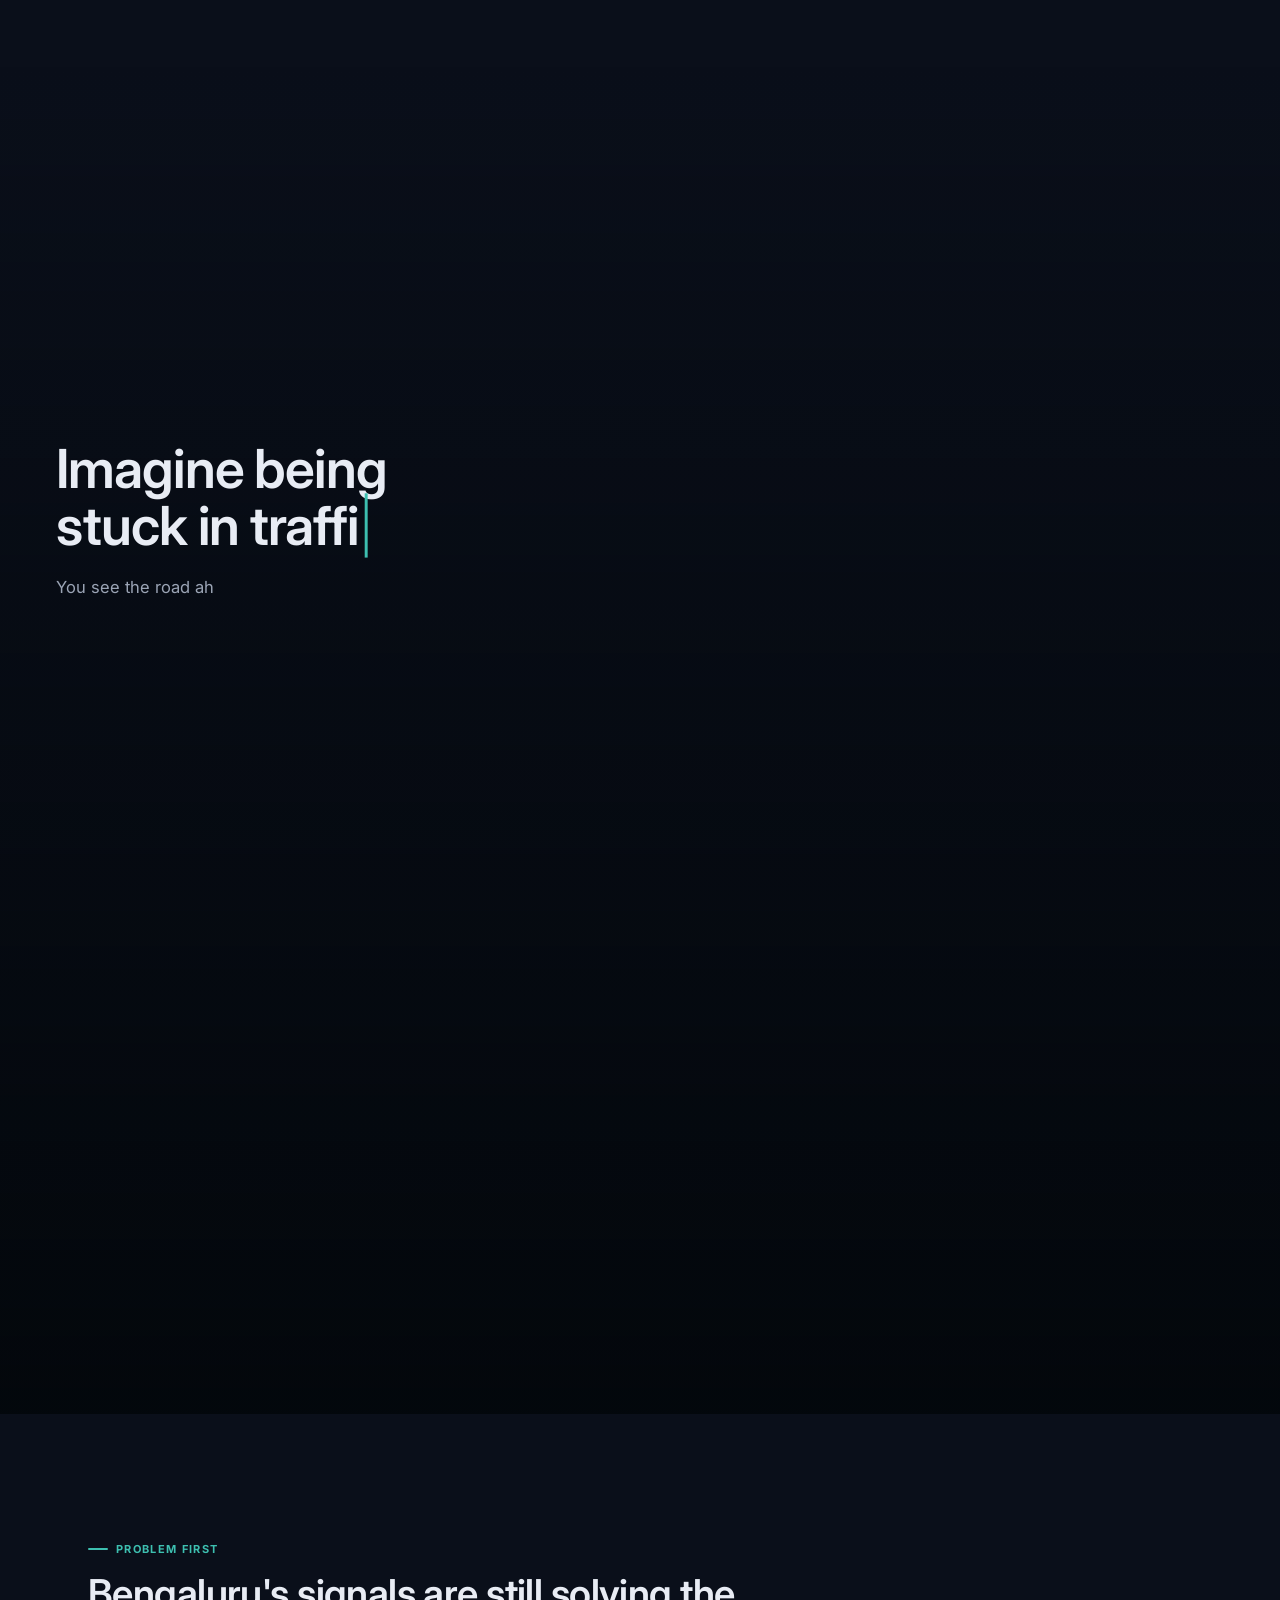
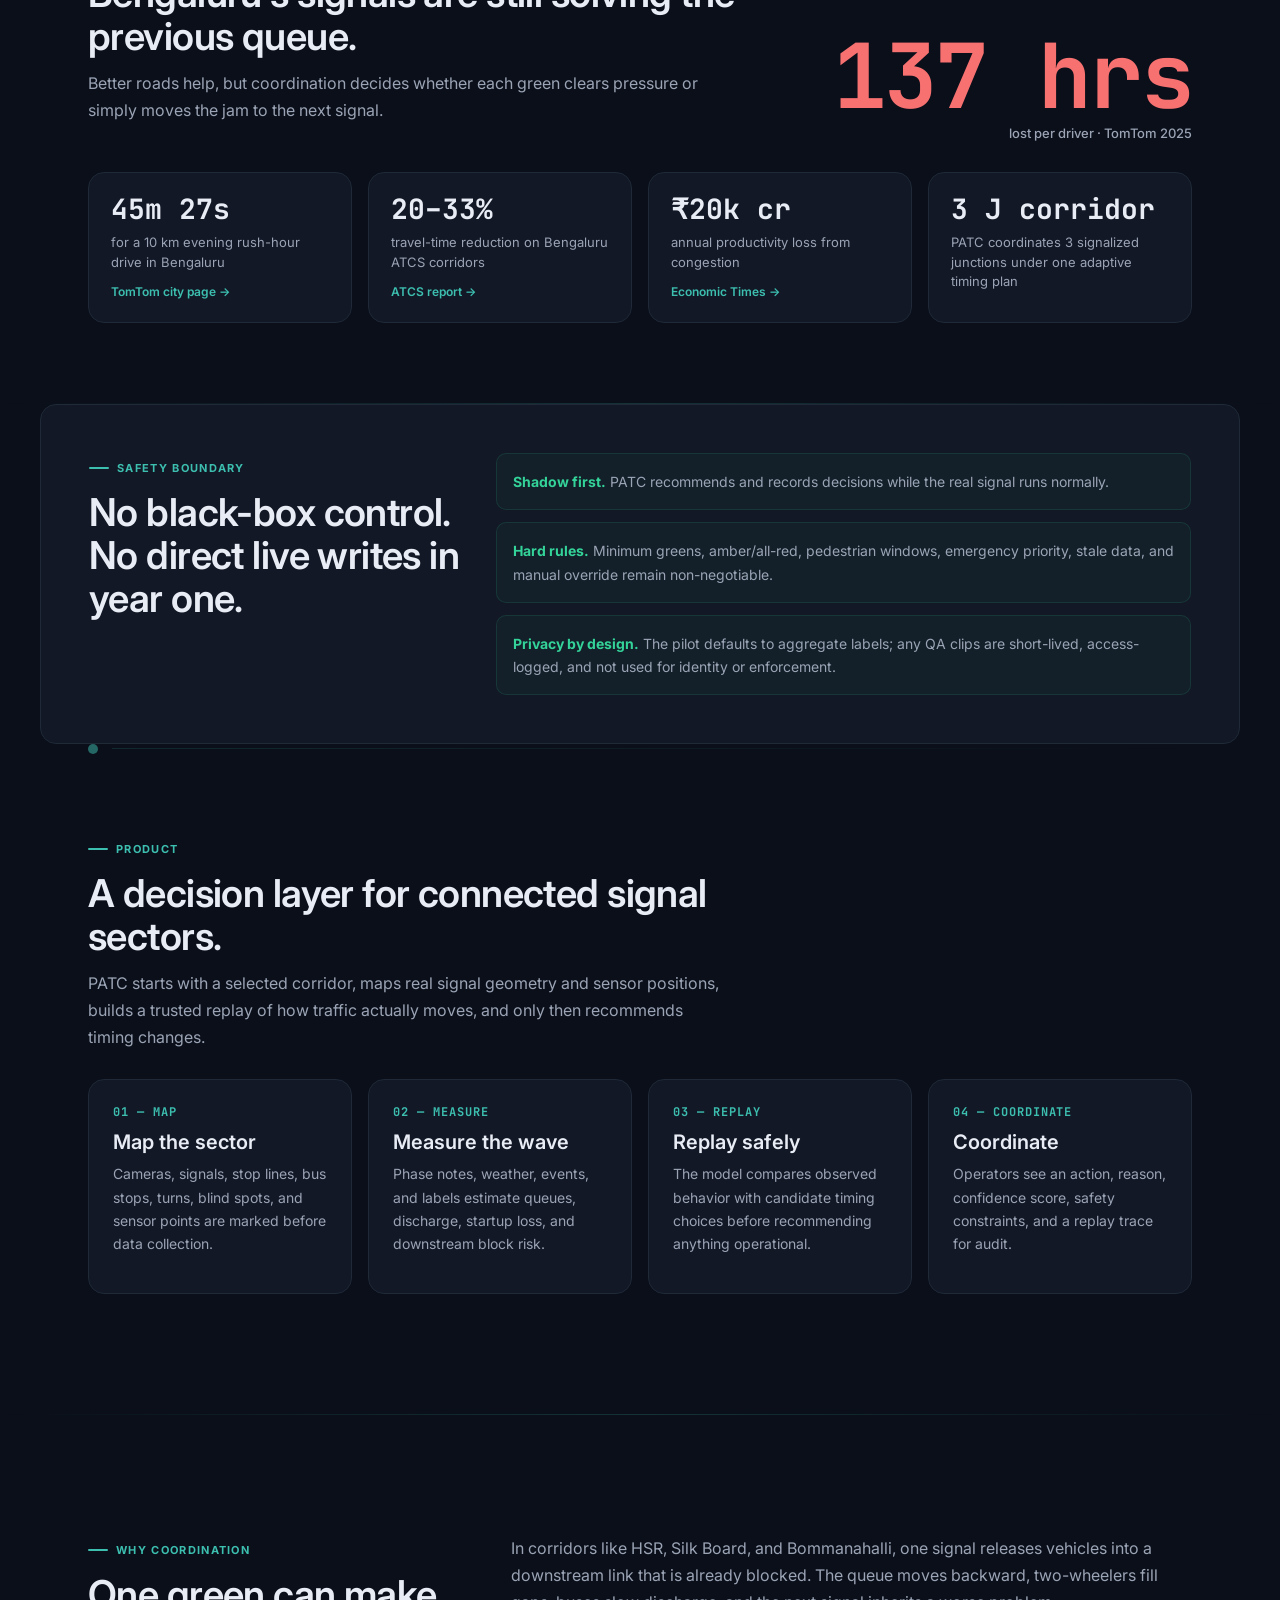
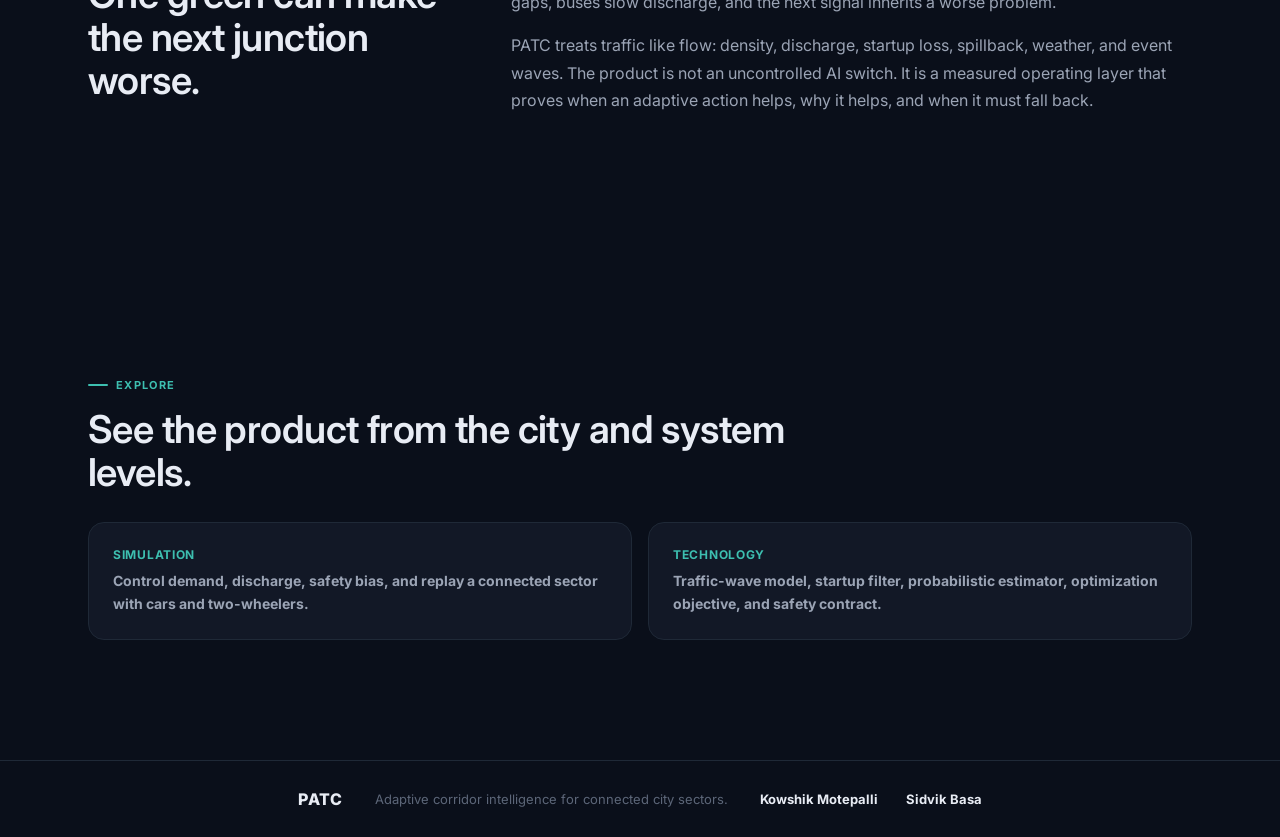
==== index.html @ a43204a8 "overhaul: 3-junction layout, reverse story, zigzag hero, fix signals Simulation: - Remove J3: now 3 " ====
<!doctype html>
<html lang="en">
  <head>
    <meta charset="utf-8" />
    <meta name="viewport" content="width=device-width, initial-scale=1" />
    <title>PATC | Probabilistic Adaptive Traffic Control</title>
    <meta
      name="description"
      content="PATC is a replay-first adaptive signal intelligence system building predictive traffic control for congested city corridors in Bengaluru."
    />
    <link rel="icon" href="assets/logo.svg" type="image/svg+xml" />
    <link rel="stylesheet" href="assets/site.css" />
    <link rel="stylesheet" href="assets/home.css" />
    <style>
      body { opacity: 1; transition: opacity 0.25s ease; }
      body.page-enter { opacity: 0; }
      body.page-exit  { opacity: 0; transition: opacity 0.2s ease; }
      @media (max-width: 1024px) {
        .story-sticky {
          align-content: center;
          gap: 28px;
          grid-template-columns: 1fr;
          height: auto;
          min-height: 100vh;
          padding: 84px 20px 44px;
        }
        .story-visual {
          min-height: 300px;
          width: 100%;
        }
        .story-copy h1 {
          font-size: clamp(34px, 9vw, 58px);
          line-height: 1.02;
        }
      }
      @media (max-width: 640px) {
        .story-hero { min-height: 230vh; }
        .story-copy p[data-home-story-copy] { font-size: 15px; }
        .story-visual { min-height: 250px; }
        .story-legend {
          border-radius: 16px;
          bottom: 10px;
          gap: 8px;
          left: 10px;
          right: 10px;
        }
      }
    </style>
  </head>
  <body>
    <div class="scroll-progress" aria-hidden="true"></div>

    <header class="site-header">
      <a class="brand" href="./" aria-label="PATC home">
        <img src="assets/logo.svg" alt="" />
        <span>
          <strong>PATC</strong>
          <small>Adaptive Corridor Intelligence</small>
        </span>
      </a>
      <nav aria-label="Primary navigation">
        <a href="simulation/">Simulation</a>
        <a href="technology/">Technology</a>
        <a href="#contact">Contact</a>
      </nav>
    </header>

    <main>
      <section class="story-hero" id="opener" aria-label="PATC opening traffic story">
        <div class="story-sticky">
          <div class="story-copy">
            <p class="story-kicker">PATC</p>
            <h1 data-home-story-title aria-live="polite"></h1>
            <p data-home-story-copy></p>
            <div class="story-status" aria-hidden="true">
              <span class="story-pill active" data-phase-pill="rush">Rush hour</span>
              <span class="story-pill" data-phase-pill="quiet">Lighter load</span>
              <span class="story-pill" data-phase-pill="patc">PATC wave</span>
            </div>
          </div>
          <div class="story-visual">
            <canvas id="storyCanvas" aria-label="Animated grid-road story showing one car, rush hour, and PATC coordination"></canvas>
            <button class="story-replay-btn" id="storyReplayBtn" title="Replay animation" aria-label="Replay">⟳ Replay</button>
            <div class="story-legend">
              <span><i class="legend-you"></i>You</span>
              <span><i class="legend-fixed"></i>Fixed lights</span>
              <span><i class="legend-patc"></i>PATC release</span>
            </div>
          </div>
        </div>
      </section>

      <!-- ═══ ACT 3 — THE PROBLEM (big stat) ═══ -->
      <section class="story-problem">
        <div class="problem-head">
          <div class="reveal">
            <p class="eyebrow">Problem first</p>
            <h2>Bengaluru's signals are still solving the previous queue.</h2>
            <p class="section-lede">
              Better roads help, but coordination decides whether each green
              clears pressure or simply moves the jam to the next signal.
            </p>
          </div>
          <div class="big-stat reveal" style="--reveal-delay: 120ms">
            <span data-count="168" data-suffix=" hrs">0</span>
            <small>lost per driver · TomTom 2025</small>
          </div>
        </div>
        <div class="impact-grid">
          <article class="reveal reveal-delay-1">
            <strong>45m 27s</strong>
            <span>for a 10 km evening rush-hour drive in Bengaluru</span>
            <a href="https://www.tomtom.com/traffic-index/city/bengaluru" target="_blank" rel="noreferrer">TomTom city page →</a>
          </article>
          <article class="reveal reveal-delay-2">
            <strong>20–33%</strong>
            <span>travel-time reduction on Bengaluru ATCS corridors</span>
            <a href="https://www.newindianexpress.com/cities/bengaluru/2024/Nov/25/traffic-down-by-20-per-cent-at-75-key-junctions-are-ai-signals-helping" target="_blank" rel="noreferrer">ATCS report →</a>
          </article>
          <article class="reveal reveal-delay-3">
            <strong>₹20k cr</strong>
            <span>annual productivity loss from congestion</span>
            <a href="https://economictimes.indiatimes.com/news/india/bengaluru-paying-rs-20000-crore-in-lost-productivity-due-to-congestion-on-roads-says-it-minister-priyank-kharge/articleshow/113915488.cms" target="_blank" rel="noreferrer">Economic Times →</a>
          </article>
          <article class="reveal reveal-delay-4">
            <strong>3 J corridor</strong>
            <span>PATC coordinates 3 signalized junctions under one adaptive timing plan</span>
          </article>
        </div>
      </section>

      <hr class="section-divider" />

      <!-- ═══ SAFETY BOUNDARY ═══ -->
      <section class="section safety-panel reveal-scale">
        <div>
          <p class="eyebrow">Safety boundary</p>
          <h2>No black-box control. No direct live writes in year one.</h2>
        </div>
        <div class="safety-grid">
          <p><strong>Shadow first.</strong> PATC recommends and records decisions while the real signal runs normally.</p>
          <p><strong>Hard rules.</strong> Minimum greens, amber/all-red, pedestrian windows, emergency priority, stale data, and manual override remain non-negotiable.</p>
          <p><strong>Privacy by design.</strong> The pilot defaults to aggregate labels; any QA clips are short-lived, access-logged, and not used for identity or enforcement.</p>
        </div>
      </section>

      <div class="junction-marker" aria-hidden="true"><span class="dot"></span><span class="line"></span></div>

      <!-- ═══ HOW IT WORKS ═══ -->
      <section class="story-process">
        <div class="section-head reveal">
          <p class="eyebrow">Product</p>
          <h2>A decision layer for connected signal sectors.</h2>
          <p class="section-lede">
            PATC starts with a selected corridor, maps real signal geometry and
            sensor positions, builds a trusted replay of how traffic actually
            moves, and only then recommends timing changes.
          </p>
        </div>
        <div class="process-grid">
          <article class="reveal reveal-delay-1">
            <span>01 — Map</span>
            <h3>Map the sector</h3>
            <p>Cameras, signals, stop lines, bus stops, turns, blind spots, and sensor points are marked before data collection.</p>
          </article>
          <article class="reveal reveal-delay-2">
            <span>02 — Measure</span>
            <h3>Measure the wave</h3>
            <p>Phase notes, weather, events, and labels estimate queues, discharge, startup loss, and downstream block risk.</p>
          </article>
          <article class="reveal reveal-delay-3">
            <span>03 — Replay</span>
            <h3>Replay safely</h3>
            <p>The model compares observed behavior with candidate timing choices before recommending anything operational.</p>
          </article>
          <article class="reveal reveal-delay-4">
            <span>04 — Coordinate</span>
            <h3>Coordinate</h3>
            <p>Operators see an action, reason, confidence score, safety constraints, and a replay trace for audit.</p>
          </article>
        </div>
      </section>

      <hr class="section-divider" />

      <!-- ═══ WHY COORDINATION ═══ -->
      <section class="section split-section">
        <div class="reveal-left">
          <p class="eyebrow">Why coordination</p>
          <h2>One green can make the next junction worse.</h2>
        </div>
        <div class="section-inner reveal-right">
          <p style="color: var(--text-secondary); font-size: 16px; line-height: 1.7;">
            In corridors like HSR, Silk Board, and Bommanahalli, one signal releases
            vehicles into a downstream link that is already blocked. The queue moves
            backward, two-wheelers fill gaps, buses slow discharge, and the next
            signal inherits a worse problem.
          </p>
          <p style="color: var(--text-secondary); font-size: 16px; line-height: 1.7;">
            PATC treats traffic like flow: density, discharge, startup loss,
            spillback, weather, and event waves. The product is not an
            uncontrolled AI switch. It is a measured operating layer that proves
            when an adaptive action helps, why it helps, and when it must fall back.
          </p>
        </div>
      </section>

      <!-- ═══ EXPLORE ═══ -->
      <section class="section">
        <div class="section-head reveal">
          <p class="eyebrow">Explore</p>
          <h2>See the product from the city and system levels.</h2>
        </div>
        <div class="page-links">
          <a href="simulation/" class="reveal reveal-delay-1">
            <span>Simulation</span>
            <strong>Control demand, discharge, safety bias, and replay a connected sector with cars and two-wheelers.</strong>
          </a>
          <a href="technology/" class="reveal reveal-delay-2">
            <span>Technology</span>
            <strong>Traffic-wave model, startup filter, probabilistic estimator, optimization objective, and safety contract.</strong>
          </a>
        </div>
      </section>
    </main>

    <footer class="team-footer" id="contact">
      <div class="footer-inner">
        <span class="footer-brand">PATC</span>
        <p>Adaptive corridor intelligence for connected city sectors.</p>
        <div class="footer-team">
          <div class="footer-person">
            <a class="footer-name-link" href="https://www.linkedin.com/in/kowshik-motepalli/" target="_blank" rel="noreferrer">Kowshik Motepalli</a>
          </div>
          <div class="footer-person">
            <a class="footer-name-link" href="https://www.linkedin.com/in/sidvikbasa/" target="_blank" rel="noreferrer">Sidvik Basa</a>
          </div>
        </div>
      </div>
    </footer>

    <script src="assets/home-story.js"></script>
    <script src="assets/animations.js"></script>
  </body>
</html>
---- assets/site.css ----
/* ═══════════════════════════════════════════════════════════════
   PATC — Design System v3 · Refined token set + corridor theme
   ═══════════════════════════════════════════════════════════════ */

@import url('https://fonts.googleapis.com/css2?family=Inter:wght@300;400;500;600;700;800;900&family=JetBrains+Mono:wght@400;500;700&display=swap');

:root {
  color-scheme: dark;

  /* ── Surface palette ──────────────────────────────────────────── */
  --bg-base:       #0A0F1A;
  --bg-base-rgb:   10, 15, 26;
  --bg-elevated:   #121826;
  --bg-overlay:    #1A2233;

  /* ── Text palette ─────────────────────────────────────────────── */
  --text-primary:   #E8ECF4;
  --text-secondary: #9BA4B5;
  --text-muted:     #5C6678;

  /* ── Accent ───────────────────────────────────────────────────── */
  --accent:        #3DBFB0;
  --accent-rgb:    61, 191, 176;
  --accent-hover:  #2EADA0;
  --accent-faint:  rgba(61, 191, 176, 0.08);

  /* ── Signal semantics (traffic-domain only) ───────────────────── */
  --signal-green:     #34D399;
  --signal-green-rgb: 52, 211, 153;
  --signal-amber:     #F59E0B;
  --signal-amber-rgb: 245, 158, 11;
  --signal-red:       #F87171;
  --signal-red-rgb:   248, 113, 113;

  /* ── Borders ──────────────────────────────────────────────────── */
  --border-subtle: #1F2937;
  --border-strong: #374151;

  /* ── Shapes ───────────────────────────────────────────────────── */
  --radius:    10px;
  --radius-lg: 16px;
  --radius-xl: 24px;

  /* ── Type scale: 64 / 40 / 28 / 20 / 16 / 14 / 12 ──────────── */
  font-family: 'Inter', ui-sans-serif, system-ui, -apple-system, BlinkMacSystemFont, 'Segoe UI', sans-serif;
}

/* ── Reset ─────────────────────────────────────────────────────── */
*, *::before, *::after { box-sizing: border-box; }
html { scroll-behavior: smooth; }
body {
  background: var(--bg-base);
  color: var(--text-primary);
  margin: 0;
  overflow-x: hidden;
  -webkit-font-smoothing: antialiased;
}
a { color: inherit; text-decoration: none; }
button, input { font: inherit; }
img { max-width: 100%; }

/* ── Scroll-reveal primitives ─────────────────────────────────── */
.reveal {
  opacity: 0;
  transform: translateY(40px);
  transition: opacity 0.7s cubic-bezier(.22,1,.36,1),
              transform 0.7s cubic-bezier(.22,1,.36,1);
  transition-delay: var(--reveal-delay, 0s);
}
.reveal.visible {
  opacity: 1;
  transform: translateY(0);
}
.reveal-delay-1 { --reveal-delay: 40ms; }
.reveal-delay-2 { --reveal-delay: 80ms; }
.reveal-delay-3 { --reveal-delay: 120ms; }
.reveal-delay-4 { --reveal-delay: 160ms; }
.reveal-delay-5 { --reveal-delay: 200ms; }

.reveal-left {
  opacity: 0;
  transform: translateX(-48px);
  transition: opacity 0.7s cubic-bezier(.22,1,.36,1),
              transform 0.7s cubic-bezier(.22,1,.36,1);
}
.reveal-left.visible { opacity: 1; transform: translateX(0); }

.reveal-right {
  opacity: 0;
  transform: translateX(48px);
  transition: opacity 0.7s cubic-bezier(.22,1,.36,1),
              transform 0.7s cubic-bezier(.22,1,.36,1);
}
.reveal-right.visible { opacity: 1; transform: translateX(0); }

.reveal-scale {
  opacity: 0;
  transform: scale(0.92);
  transition: opacity 0.6s cubic-bezier(.22,1,.36,1),
              transform 0.6s cubic-bezier(.22,1,.36,1);
}
.reveal-scale.visible { opacity: 1; transform: scale(1); }

/* ── Scroll progress bar ──────────────────────────────────────── */
.scroll-progress {
  background: var(--accent);
  height: 2px;
  left: 0;
  position: fixed;
  top: 0;
  transform-origin: left;
  transform: scaleX(0);
  width: 100%;
  z-index: 200;
  pointer-events: none;
}

/* ── Sticky header ────────────────────────────────────────────── */
.site-header {
  align-items: center;
  background: rgba(var(--bg-base-rgb), 0.78);
  backdrop-filter: blur(20px) saturate(1.3);
  -webkit-backdrop-filter: blur(20px) saturate(1.3);
  border-bottom: 1px solid var(--border-subtle);
  display: flex;
  gap: 24px;
  justify-content: space-between;
  min-height: 64px;
  padding: 10px 48px;
  position: sticky;
  top: 0;
  z-index: 100;
  transition: background 0.35s ease, border-color 0.35s ease;
}
.site-header.scrolled {
  background: rgba(var(--bg-base-rgb), 0.94);
  border-bottom-color: var(--border-strong);
}

/* Brand */
.brand {
  align-items: center;
  display: flex;
  gap: 10px;
  min-width: 0;
  transition: transform 0.25s ease;
}
.brand:hover { transform: scale(1.02); }
.brand img { height: 28px; width: 28px; }
.brand span { display: grid; gap: 1px; }
.brand strong { font-size: 17px; font-weight: 700; letter-spacing: 0.04em; }
.brand small { color: var(--text-secondary); font-size: 11px; }

/* Nav */
nav { display: flex; gap: 4px; }
nav a {
  color: var(--text-secondary);
  font-size: 14px;
  font-weight: 600;
  padding: 7px 14px;
  position: relative;
  transition: color 0.2s ease;
}
nav a:hover,
nav a.active {
  color: var(--accent);
}
nav a::after {
  background: var(--accent);
  border-radius: 1px;
  bottom: 0;
  content: '';
  height: 2px;
  left: 50%;
  opacity: 0;
  position: absolute;
  transform: translateX(-50%) scaleX(0);
  transition: opacity 0.2s ease, transform 0.25s ease;
  width: 20px;
}
nav a:hover::after,
nav a.active::after {
  opacity: 1;
  transform: translateX(-50%) scaleX(1);
}

/* ── Main ─────────────────────────────────────────────────────── */
main { overflow: hidden; position: relative; }

/* ── Eyebrow ──────────────────────────────────────────────────── */
.eyebrow {
  align-items: center;
  color: var(--accent);
  display: inline-flex;
  font-size: 11px;
  font-weight: 700;
  gap: 8px;
  letter-spacing: 0.12em;
  margin: 0 0 16px;
  text-transform: uppercase;
}
.eyebrow::before {
  background: var(--accent);
  border-radius: 3px;
  content: '';
  display: inline-block;
  height: 2px;
  width: 20px;
}

/* ── Headings (type scale: 64 / 40 / 28 / 20) ────────────────── */
h1, h2, h3, p { margin-top: 0; }
h1 {
  color: var(--text-primary);
  font-size: clamp(42px, 5.2vw, 72px);
  font-weight: 600;
  letter-spacing: -0.025em;
  line-height: 1.04;
  margin-bottom: 20px;
}
h2 {
  color: var(--text-primary);
  font-size: clamp(24px, 3vw, 40px);
  font-weight: 600;
  letter-spacing: -0.015em;
  line-height: 1.12;
  margin-bottom: 12px;
}
h3 {
  font-size: 20px;
  font-weight: 600;
  margin-bottom: 8px;
}

/* ── Hero ──────────────────────────────────────────────────────── */
.hero {
  margin: 0 auto;
  max-width: 1200px;
  padding: 80px 48px 64px;
  position: relative;
}
.page-hero {
  max-width: 960px;
  padding-bottom: 40px;
}
.hero-copy {
  max-width: 640px;
}
.hero-lede {
  color: var(--text-secondary);
  font-size: 16px;
  line-height: 1.7;
  max-width: 560px;
}

/* Hero actions */
.hero-actions {
  display: flex;
  flex-wrap: wrap;
  gap: 12px;
  margin-top: 28px;
}

/* ── Buttons ──────────────────────────────────────────────────── */
.primary-action,
.secondary-action,
.profile-link {
  border: 1px solid transparent;
  border-radius: var(--radius);
  display: inline-flex;
  align-items: center;
  font-size: 14px;
  font-weight: 600;
  gap: 6px;
  padding: 12px 22px;
  transition: all 0.25s cubic-bezier(.22,1,.36,1);
}
.primary-action {
  background: var(--accent);
  border-color: var(--accent);
  color: var(--bg-base);
}
.primary-action:hover {
  background: var(--accent-hover);
  border-color: var(--accent-hover);
  transform: translateY(-2px);
  box-shadow: 0 6px 20px rgba(var(--accent-rgb), 0.25);
}
.secondary-action,
.profile-link {
  background: transparent;
  border-color: var(--border-strong);
  color: var(--text-primary);
}
.secondary-action:hover,
.profile-link:hover {
  background: var(--accent-faint);
  border-color: rgba(var(--accent-rgb), 0.3);
  transform: translateY(-1px);
}

/* ── Credibility strip ────────────────────────────────────────── */
.cred-strip {
  align-items: center;
  border-top: 1px solid var(--border-subtle);
  color: var(--text-muted);
  display: flex;
  flex-wrap: wrap;
  font-size: 13px;
  font-weight: 500;
  gap: 6px 18px;
  margin-top: 40px;
  padding-top: 20px;
}
.cred-strip span {
  background: rgba(var(--accent-rgb), 0.08);
  border: 1px solid var(--border-subtle);
  border-radius: 999px;
  padding: 5px 14px;
  font-size: 12px;
}

/* ── Section container ────────────────────────────────────────── */
.section {
  margin: 0 auto;
  max-width: 1200px;
  padding: 120px 48px;
  position: relative;
}
.section-inner { max-width: 720px; }
.split-section {
  display: grid;
  gap: 48px;
  grid-template-columns: minmax(240px, 0.55fr) minmax(0, 1fr);
}
.section-head { max-width: 720px; }
.section-lede {
  color: var(--text-secondary);
  font-size: 16px;
  line-height: 1.7;
  max-width: 640px;
}

/* ── Card grids ───────────────────────────────────────────────── */
.process-grid,
.benefit-grid,
.page-links,
.team-grid {
  display: grid;
  gap: 16px;
}
.process-grid { grid-template-columns: repeat(4, minmax(0, 1fr)); margin-top: 28px; }
.benefit-grid { grid-template-columns: repeat(3, minmax(0, 1fr)); margin-top: 28px; }
.page-links   { grid-template-columns: repeat(2, minmax(0, 1fr)); margin-top: 28px; }
.team-grid    { grid-template-columns: repeat(2, minmax(0, 1fr)); margin-top: 28px; }

.process-grid article,
.benefit-grid article,
.page-links a,
.team-grid article {
  background: var(--bg-elevated);
  border: 1px solid var(--border-subtle);
  border-radius: var(--radius-lg);
  padding: 24px;
  transition: border-color 0.25s ease, transform 0.25s ease;
}
.process-grid article:hover,
.benefit-grid article:hover,
.page-links a:hover,
.team-grid article:hover {
  border-color: rgba(var(--accent-rgb), 0.3);
  transform: translateY(-3px);
}

/* Step number */
.process-grid article span {
  color: var(--accent);
  display: block;
  font-family: 'JetBrains Mono', monospace;
  font-size: 12px;
  font-weight: 700;
  letter-spacing: 0.08em;
  margin-bottom: 10px;
  text-transform: uppercase;
}

/* Body copy in cards */
.process-grid p,
.benefit-grid p,
.page-links strong,
.team-grid p {
  color: var(--text-secondary);
  font-size: 14px;
  line-height: 1.65;
}
.benefit-grid strong,
.page-links span {
  display: block;
  font-size: 20px;
  font-weight: 600;
  line-height: 1.3;
  margin-bottom: 6px;
}
.page-links span {
  color: var(--accent);
  font-size: 12px;
  font-weight: 700;
  letter-spacing: 0.06em;
  text-transform: uppercase;
}

/* Profile URL */
.profile-url {
  color: var(--text-muted);
  display: block;
  font-size: 12px;
  margin-top: 8px;
}

/* ── Safety panel ─────────────────────────────────────────────── */
.safety-panel {
  background: var(--bg-elevated);
  border: 1px solid var(--border-subtle);
  border-radius: var(--radius-lg);
  display: grid;
  gap: 24px;
  grid-template-columns: minmax(240px, 0.55fr) minmax(0, 1fr);
  padding: 48px;
}
.safety-grid { display: grid; gap: 12px; }
.safety-grid p {
  background: rgba(var(--signal-green-rgb), 0.04);
  border: 1px solid rgba(var(--signal-green-rgb), 0.12);
  border-radius: var(--radius);
  color: var(--text-secondary);
  font-size: 14px;
  line-height: 1.65;
  margin: 0;
  padding: 16px;
  transition: border-color 0.25s ease;
}
.safety-grid p:hover {
  border-color: rgba(var(--signal-green-rgb), 0.25);
}
.safety-grid strong { color: var(--signal-green); }

/* ── Section divider ──────────────────────────────────────────── */
.section-divider {
  background: linear-gradient(90deg, transparent, rgba(61, 191, 176, 0.2), transparent);
  border: none;
  height: 1px;
  margin: 0;
  width: 100%;
}

/* ── Impact stat cards ────────────────────────────────────────── */
.impact-grid {
  display: grid;
  gap: 16px;
  grid-template-columns: repeat(4, minmax(0, 1fr));
  margin-top: 28px;
}
.impact-grid article {
  background: var(--bg-elevated);
  border: 1px solid var(--border-subtle);
  border-radius: var(--radius-lg);
  padding: 22px;
  transition: border-color 0.25s ease, transform 0.25s ease;
}
.impact-grid article:hover {
  border-color: rgba(var(--accent-rgb), 0.3);
  transform: translateY(-3px);
}
.impact-grid strong {
  color: var(--text-primary);
  display: block;
  font-family: 'JetBrains Mono', monospace;
  font-size: 28px;
  font-weight: 700;
  line-height: 1;
  margin-bottom: 10px;
}
.impact-grid span {
  color: var(--text-secondary);
  display: block;
  font-size: 13px;
  line-height: 1.5;
}
.impact-grid a {
  color: var(--accent);
  display: inline-flex;
  font-size: 12px;
  font-weight: 600;
  margin-top: 12px;
  transition: color 0.2s ease;
}
.impact-grid a:hover { color: var(--accent-hover); }

/* ── Footer ───────────────────────────────────────────────────── */
footer {
  align-items: center;
  border-top: 1px solid var(--border-subtle);
  color: var(--text-secondary);
  display: flex;
  flex-wrap: wrap;
  font-size: 14px;
  gap: 16px;
  padding: 24px 48px;
}
footer span { color: var(--text-primary); font-weight: 800; }
footer p { margin: 0 auto 0 0; }
footer a {
  color: var(--accent);
  font-weight: 600;
  transition: color 0.2s ease;
}
footer a:hover { color: var(--accent-hover); }

/* Team footer (enhanced) */
.team-footer {
  border-top: 1px solid var(--border-subtle);
  padding: 0;
}
.footer-inner {
  align-items: center;
  display: flex;
  flex-wrap: wrap;
  gap: 16px 32px;
  margin: 0 auto;
  max-width: 1200px;
  padding: 28px 48px;
}
.footer-brand {
  color: var(--text-primary);
  font-size: 16px;
  font-weight: 800;
  letter-spacing: 0.04em;
}
.footer-inner > p {
  color: var(--text-muted);
  font-size: 13px;
  margin: 0 auto 0 0;
}
.footer-team {
  display: flex;
  gap: 28px;
}
.footer-person {
  display: flex;
  align-items: center;
  gap: 10px;
}
.footer-person strong {
  color: var(--text-secondary);
  font-size: 13px;
  font-weight: 600;
}
.footer-name-link {
  color: var(--text-primary);
  font-size: 13px;
  font-weight: 700;
  transition: color 0.2s ease;
}
.footer-name-link:hover {
  color: var(--accent);
}
.footer-links {
  display: flex;
  gap: 6px;
}
.footer-links a {
  background: var(--accent-faint);
  border: 1px solid var(--border-subtle);
  border-radius: 999px;
  color: var(--accent);
  font-size: 11px;
  font-weight: 600;
  padding: 4px 12px;
  transition: all 0.2s ease;
}
.footer-links a:hover {
  background: rgba(var(--accent-rgb), 0.15);
  border-color: rgba(var(--accent-rgb), 0.3);
}

/* ── Responsive ───────────────────────────────────────────────── */
@media (max-width: 1024px) {
  .site-header { padding: 10px 20px; }
  .hero, .section { padding-left: 20px; padding-right: 20px; }
  .hero { gap: 32px; grid-template-columns: 1fr; }
  .split-section, .safety-panel { grid-template-columns: 1fr; }
  .process-grid { grid-template-columns: repeat(2, 1fr); }
  footer { padding: 20px; }
  .footer-inner { padding: 20px; }
  .footer-team { flex-direction: column; gap: 12px; }
  .footer-person { flex-direction: column; align-items: flex-start; gap: 4px; }
}
@media (max-width: 640px) {
  .process-grid, .benefit-grid, .page-links, .impact-grid, .team-grid {
    grid-template-columns: 1fr;
  }
  h1 { font-size: 32px; }
  .section { padding-top: 80px; padding-bottom: 80px; }
}
---- assets/home.css ----
/* ═══════════════════════════════════════════════════════════════
   PATC — Home v6 · Cinematic dark opener + scroll story
   ═══════════════════════════════════════════════════════════════ */

/* Opening story */
.story-hero {
  min-height: 150vh;
  overflow: clip;
  position: relative;
}
.story-hero::before {
  background: linear-gradient(180deg, rgba(3, 7, 11, 0), rgba(3, 7, 11, 0.92));
  content: '';
  inset: 0;
  pointer-events: none;
  position: absolute;
}
.story-sticky {
  align-items: center;
  display: grid;
  gap: 44px;
  grid-template-columns: minmax(360px, 0.86fr) minmax(520px, 1.14fr);
  height: 100vh;
  margin: 0 auto;
  max-width: 1520px;
  padding: 96px 56px 58px;
  position: sticky;
  top: 0;
  z-index: 1;
}
.story-copy {
  max-width: 660px;
  position: relative;
  z-index: 2;
}
.story-kicker {
  color: var(--accent);
  font-family: 'JetBrains Mono', monospace;
  font-size: 12px;
  font-weight: 800;
  letter-spacing: 0.22em;
  margin-bottom: 20px;
  text-transform: uppercase;
}
.story-copy h1 {
  font-size: clamp(32px, 4.2vw, 58px);
  letter-spacing: -0.02em;
  line-height: 1.06;
  margin-bottom: 20px;
  text-wrap: balance;
}
.story-copy p[data-home-story-copy] {
  color: var(--text-secondary);
  font-size: clamp(15px, 1.3vw, 20px);
  line-height: 1.65;
  max-width: 620px;
  overflow-wrap: break-word;
  word-break: break-word;
}
.story-copy h1,
.story-copy p[data-home-story-copy] {
  animation: storyTextIn 900ms cubic-bezier(.22,1,.36,1) both;
}
.story-status {
  display: flex;
  flex-wrap: wrap;
  gap: 8px;
  margin-top: 28px;
  transition: opacity 0.35s ease, transform 0.35s ease;
}
.story-pill {
  background: rgba(232, 236, 244, 0.05);
  border: 1px solid rgba(232, 236, 244, 0.09);
  border-radius: 999px;
  color: var(--text-muted);
  font-family: 'JetBrains Mono', monospace;
  font-size: 11px;
  font-weight: 700;
  padding: 8px 12px;
  text-transform: uppercase;
  transition: background 0.25s ease, border-color 0.25s ease, color 0.25s ease;
}
.story-pill.active {
  background: rgba(var(--accent-rgb), 0.12);
  border-color: rgba(var(--accent-rgb), 0.34);
  color: var(--accent);
}
html[data-story-phase="intro"] .story-status {
  opacity: 0;
  transform: translateY(10px);
}
html[data-story-phase="intro"] .site-header {
  opacity: 0;
  pointer-events: none;
  transform: translateY(-14px);
}
html[data-story-phase="intro"] .story-kicker,
html[data-story-phase="intro"] .story-legend {
  opacity: 0;
}
.story-visual {
  animation: none;
  aspect-ratio: 16 / 10;
  background:
    radial-gradient(circle at 30% 20%, rgba(var(--accent-rgb), 0.16), transparent 30%),
    linear-gradient(145deg, rgba(18, 30, 42, 0.78), rgba(5, 9, 14, 0.96));
  border: 1px solid rgba(var(--accent-rgb), 0.16);
  border-radius: 28px;
  box-shadow: 0 30px 90px rgba(0, 0, 0, 0.34), inset 0 0 0 1px rgba(255,255,255,0.025);
  min-height: 440px;
  overflow: hidden;
  position: relative;
  transition: opacity 0.7s cubic-bezier(.22,1,.36,1), transform 0.7s cubic-bezier(.22,1,.36,1);
}
html[data-story-phase="intro"] .story-visual {
  opacity: 0;
  transform: translateX(-120px) scale(0.94);
}
html[data-story-phase="empty"] .story-visual,
html[data-story-phase="traffic"] .story-visual,
html[data-story-phase="patc"] .story-visual,
html[data-story-phase="tagline"] .story-visual {
  opacity: 1;
  transform: translateX(0) scale(1);
}
#storyCanvas {
  display: block;
  height: 100%;
  width: 100%;
}
.story-legend {
  align-items: center;
  background: rgba(3, 7, 11, 0.72);
  border: 1px solid rgba(232, 236, 244, 0.08);
  border-radius: 999px;
  bottom: 16px;
  color: var(--text-secondary);
  display: flex;
  flex-wrap: wrap;
  font-family: 'JetBrains Mono', monospace;
  font-size: 11px;
  font-weight: 700;
  gap: 12px;
  left: 18px;
  padding: 9px 12px;
  position: absolute;
}
.story-legend span {
  align-items: center;
  display: inline-flex;
  gap: 6px;
}
.story-legend i {
  border-radius: 999px;
  display: inline-block;
  height: 8px;
  width: 8px;
}
.legend-you { background: var(--signal-amber); }
.legend-fixed { background: var(--signal-red); }
.legend-patc { background: var(--signal-green); }
.story-replay-btn {
  background: rgba(3, 7, 11, 0.72);
  border: 1px solid rgba(232, 236, 244, 0.12);
  border-radius: 999px;
  color: var(--text-secondary);
  cursor: pointer;
  font-family: 'JetBrains Mono', monospace;
  font-size: 11px;
  font-weight: 700;
  padding: 8px 16px;
  position: absolute;
  right: 18px;
  top: 16px;
  transition: background 0.2s, color 0.2s, border-color 0.2s;
  z-index: 3;
}
.story-replay-btn:hover {
  background: rgba(var(--accent-rgb), 0.14);
  border-color: rgba(var(--accent-rgb), 0.34);
  color: var(--accent);
}
@keyframes storyTextIn {
  from { opacity: 0; transform: translateY(26px); }
  to { opacity: 1; transform: translateY(0); }
}
@keyframes storyVisualIn {
  from { opacity: 0; transform: translateX(80px) scale(0.96); }
  to { opacity: 1; transform: translateX(0) scale(1); }
}

/* Animated background glow — no visible grid lines */
body::before {
  background: radial-gradient(
    ellipse at 50% 30%,
    rgba(61, 191, 176, 0.02),
    transparent 60%
  );
  content: '';
  inset: 0;
  pointer-events: none;
  position: fixed;
  transition: opacity 0.5s ease;
  z-index: -2;
}
body::after {
  content: '';
  display: none;
}
html[data-story-phase="intro"] body::before {
  opacity: 0;
}

/* Typewriter cursor blink */
.cursor-blink {
  animation: cursorBlink 0.7s step-end infinite;
  color: var(--accent);
  font-weight: 300;
}
@keyframes cursorBlink {
  0%, 100% { opacity: 1; }
  50% { opacity: 0; }
}
@keyframes gridWave {
  0%   { left: -100%; }
  100% { left: 100%; }
}

/* ═══ ACT 1 — CINEMATIC OPENER ═══════════════════════════════ */
.cinema-opener {
  align-items: center;
  display: grid;
  gap: 48px;
  grid-template-columns: minmax(0, 1.1fr) minmax(380px, 1fr);
  margin: 0 auto;
  max-width: 1400px;
  min-height: 100vh;
  padding: 100px 60px 80px;
  position: relative;
}
.cinema-opener::before {
  background: radial-gradient(
    ellipse at 20% 40%,
    rgba(61, 191, 176, 0.07),
    transparent 50%
  );
  content: '';
  inset: -200px;
  pointer-events: none;
  position: absolute;
  z-index: -1;
}

body:has(.story-hero) .cinema-opener,
body:has(.story-hero) .cinema-canvas-wrap {
  display: none;
}

/* Title */
.cinema-title {
  font-size: clamp(38px, 5vw, 68px);
  font-weight: 700;
  letter-spacing: -0.03em;
  line-height: 1.06;
  margin-bottom: 24px;
}
.accent-glow {
  background: linear-gradient(135deg, #3DBFB0, #34D399);
  -webkit-background-clip: text;
  -webkit-text-fill-color: transparent;
  background-clip: text;
}
.text-accent {
  color: var(--accent);
}
.cinema-sub {
  color: var(--text-secondary);
  font-size: 17px;
  line-height: 1.7;
  max-width: 520px;
}

/* Canvas wrap */
.cinema-canvas-wrap {
  aspect-ratio: 16 / 10;
  background: rgba(10, 15, 26, 0.6);
  border: 1px solid var(--border-subtle);
  border-radius: var(--radius-xl);
  overflow: hidden;
  position: relative;
  transition: border-color 0.3s ease, box-shadow 0.3s ease;
}
.cinema-canvas-wrap:hover {
  border-color: rgba(var(--accent-rgb), 0.25);
  box-shadow: 0 0 60px rgba(var(--accent-rgb), 0.06);
}
#storyCanvas {
  display: block;
  height: 100%;
  width: 100%;
}
.canvas-legend {
  align-items: center;
  background: rgba(10, 15, 26, 0.8);
  border-radius: 999px;
  bottom: 12px;
  color: var(--text-muted);
  display: flex;
  font-size: 11px;
  font-weight: 600;
  gap: 6px;
  left: 50%;
  padding: 6px 16px;
  position: absolute;
  transform: translateX(-50%);
  white-space: nowrap;
}
.legend-dot {
  border-radius: 50%;
  display: inline-block;
  height: 8px;
  width: 8px;
}

/* ═══ ACT 2 — STORY CHAPTERS ════════════════════════════════ */
.story-chapter {
  border-top: 1px solid var(--border-subtle);
  overflow: hidden;
  position: relative;
}
.story-chapter::before {
  background: radial-gradient(
    ellipse at 80% 50%,
    rgba(61, 191, 176, 0.03),
    transparent 60%
  );
  content: '';
  inset: 0;
  pointer-events: none;
  position: absolute;
}
.story-chapter-highlight {
  background: rgba(52, 211, 153, 0.02);
  border-top-color: rgba(52, 211, 153, 0.15);
}
.chapter-inner {
  align-items: center;
  display: grid;
  gap: 40px;
  grid-template-columns: auto minmax(0, 1fr);
  margin: 0 auto;
  max-width: 1200px;
  padding: 100px 60px;
}
.chapter-number {
  color: var(--border-strong);
  font-family: 'JetBrains Mono', monospace;
  font-size: clamp(72px, 10vw, 120px);
  font-weight: 800;
  letter-spacing: -0.04em;
  line-height: 1;
  opacity: 0.15;
}
.chapter-number.accent {
  color: var(--accent);
  opacity: 0.25;
}
.chapter-content h2 {
  font-size: clamp(26px, 3.5vw, 44px);
  letter-spacing: -0.02em;
  margin-bottom: 16px;
}
.chapter-content p {
  color: var(--text-secondary);
  font-size: 17px;
  line-height: 1.75;
  max-width: 600px;
}

/* ── Problem section ──────────────────────────────────────────── */
.story-problem {
  margin: 0 auto;
  max-width: 1200px;
  padding: 120px 48px 80px;
}
.problem-head {
  display: grid;
  gap: 32px;
  grid-template-columns: 1fr auto;
  align-items: end;
  margin-bottom: 32px;
}
.big-stat {
  color: var(--signal-red);
  font-family: 'JetBrains Mono', monospace;
  font-size: clamp(56px, 7vw, 96px);
  font-weight: 700;
  letter-spacing: -0.03em;
  line-height: 1;
  text-align: right;
}
.big-stat small {
  color: var(--text-secondary);
  display: block;
  font-family: 'Inter', sans-serif;
  font-size: 13px;
  font-weight: 500;
  letter-spacing: 0;
  margin-top: 6px;
  text-align: right;
}

/* ── Process section ──────────────────────────────────────────── */
.story-process {
  margin: 0 auto;
  max-width: 1200px;
  padding: 80px 48px 120px;
}

/* ── Junction markers ─────────────────────────────────────────── */
.junction-marker {
  align-items: center;
  display: flex;
  gap: 14px;
  margin: 0 auto;
  max-width: 1200px;
  padding: 0 48px;
}
.junction-marker .dot {
  background: var(--accent);
  border-radius: 50%;
  height: 10px;
  opacity: 0.5;
  width: 10px;
}
.junction-marker .line {
  background: linear-gradient(90deg, rgba(var(--accent-rgb), 0.15), transparent);
  flex: 1;
  height: 1px;
}

/* ═══ TEAM FOOTER ════════════════════════════════════════════ */
.team-footer {
  border-top: 1px solid var(--border-subtle);
  padding: 0;
}
.footer-inner {
  align-items: center;
  display: flex;
  flex-wrap: wrap;
  gap: 16px 32px;
  margin: 0 auto;
  max-width: 1200px;
  padding: 28px 48px;
}
.footer-brand {
  color: var(--text-primary);
  font-size: 16px;
  font-weight: 800;
  letter-spacing: 0.04em;
}
.footer-inner > p {
  color: var(--text-muted);
  font-size: 13px;
  margin: 0 auto 0 0;
}
.footer-team {
  display: flex;
  gap: 28px;
}
.footer-person {
  display: flex;
  align-items: center;
  gap: 10px;
}
.footer-name-link {
  color: var(--text-primary);
  font-size: 13px;
  font-weight: 700;
  transition: color 0.2s ease;
}
.footer-name-link:hover {
  color: var(--accent);
}
.footer-person strong {
  color: var(--text-secondary);
  font-size: 13px;
  font-weight: 600;
}
.footer-links {
  display: flex;
  gap: 6px;
}
.footer-links a {
  background: var(--accent-faint);
  border: 1px solid var(--border-subtle);
  border-radius: 999px;
  color: var(--accent);
  font-size: 11px;
  font-weight: 600;
  padding: 4px 12px;
  transition: all 0.2s ease;
}
.footer-links a:hover {
  background: rgba(var(--accent-rgb), 0.15);
  border-color: rgba(var(--accent-rgb), 0.3);
}

/* ── Reduced motion ───────────────────────────────────────────── */
@media (prefers-reduced-motion: reduce) {
  body::after { animation: none; }
  .reveal, .reveal-left, .reveal-right, .reveal-scale {
    opacity: 1 !important;
    transform: none !important;
    transition: none !important;
  }
}

/* ── Responsive ───────────────────────────────────────────────── */
@media (max-width: 1024px) {
  .cinema-opener {
    grid-template-columns: 1fr;
    min-height: auto;
    padding: 80px 20px 48px;
    gap: 32px;
  }
  .cinema-canvas-wrap { max-width: 600px; }
  .chapter-inner {
    grid-template-columns: 1fr;
    padding: 60px 20px;
    gap: 16px;
  }
  .chapter-number { font-size: 56px; }
  .story-problem { padding: 80px 20px 48px; }
  .problem-head { grid-template-columns: 1fr; }
  .big-stat { text-align: left; }
  .story-process { padding: 48px 20px 80px; }
  .junction-marker { padding: 0 20px; }
  .footer-inner { padding: 20px; }
  .footer-team { flex-direction: column; gap: 12px; }
  .footer-person { flex-direction: column; align-items: flex-start; gap: 4px; }
}
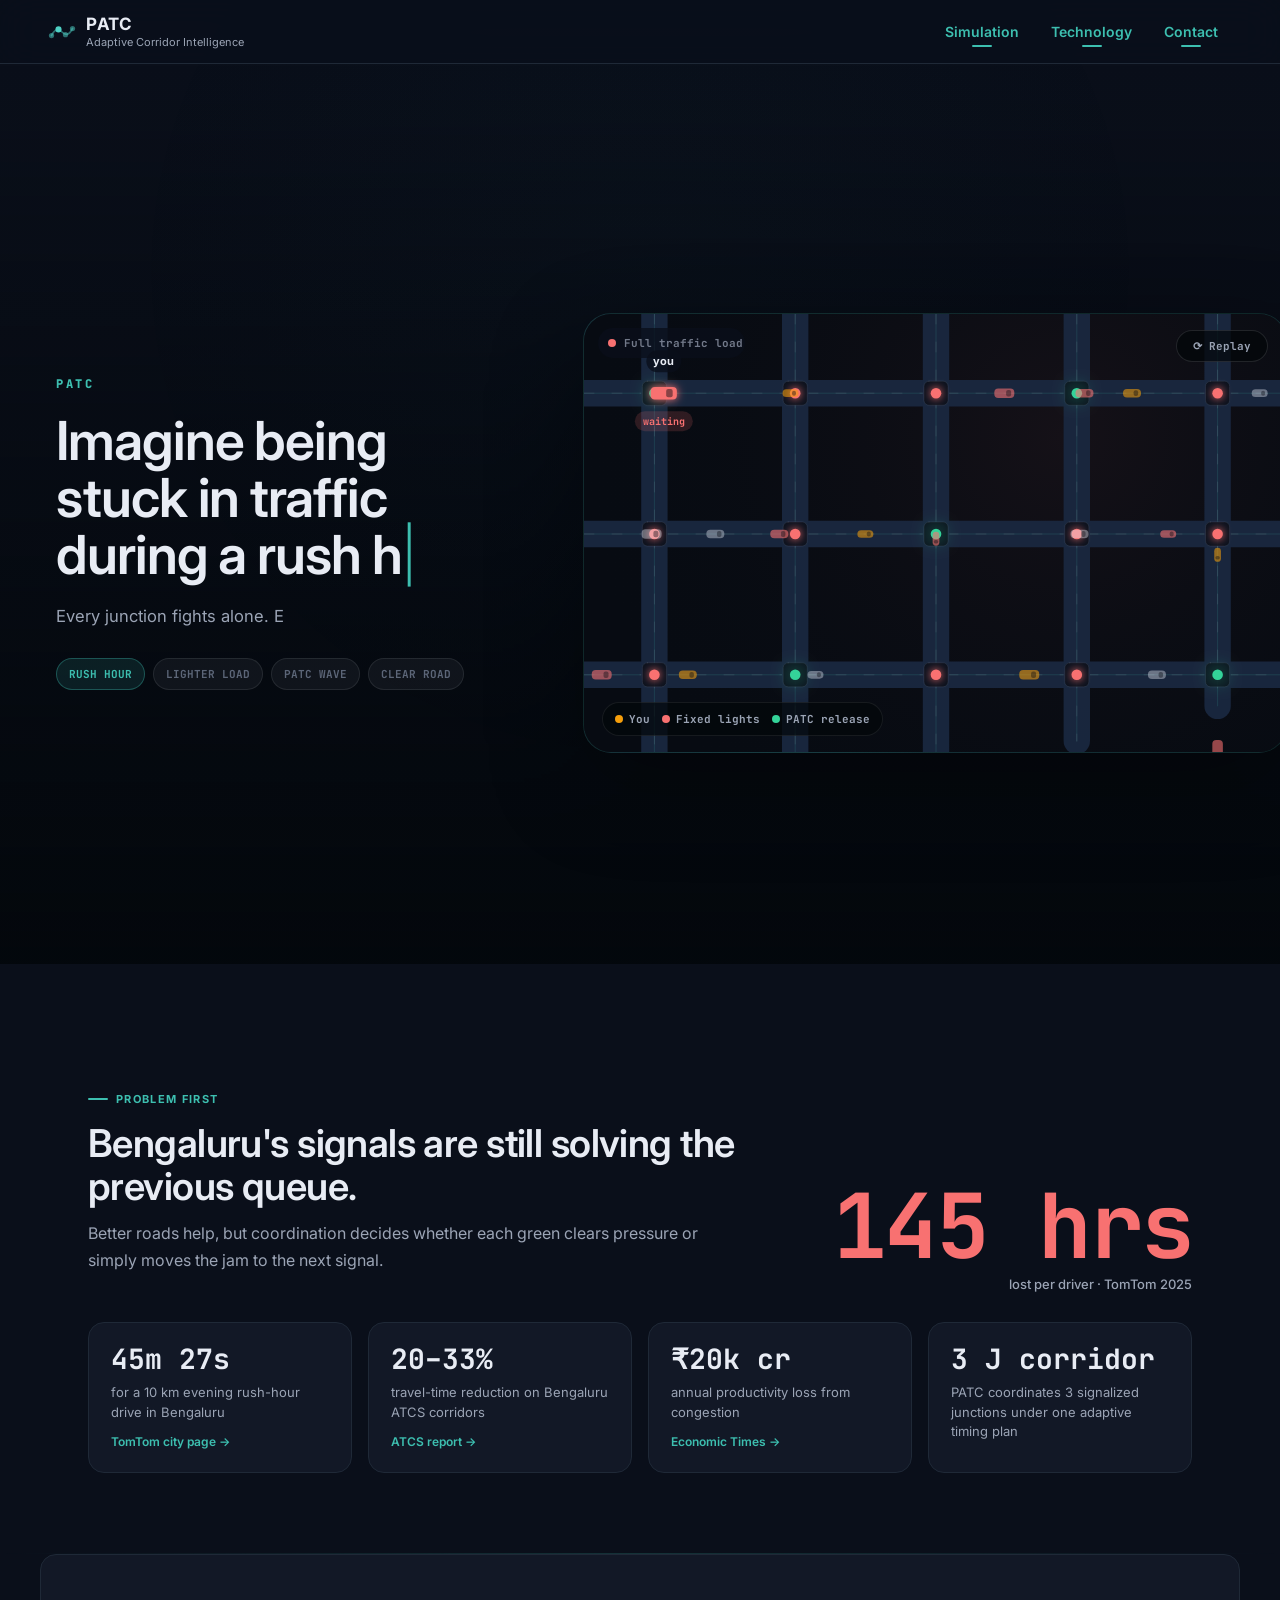
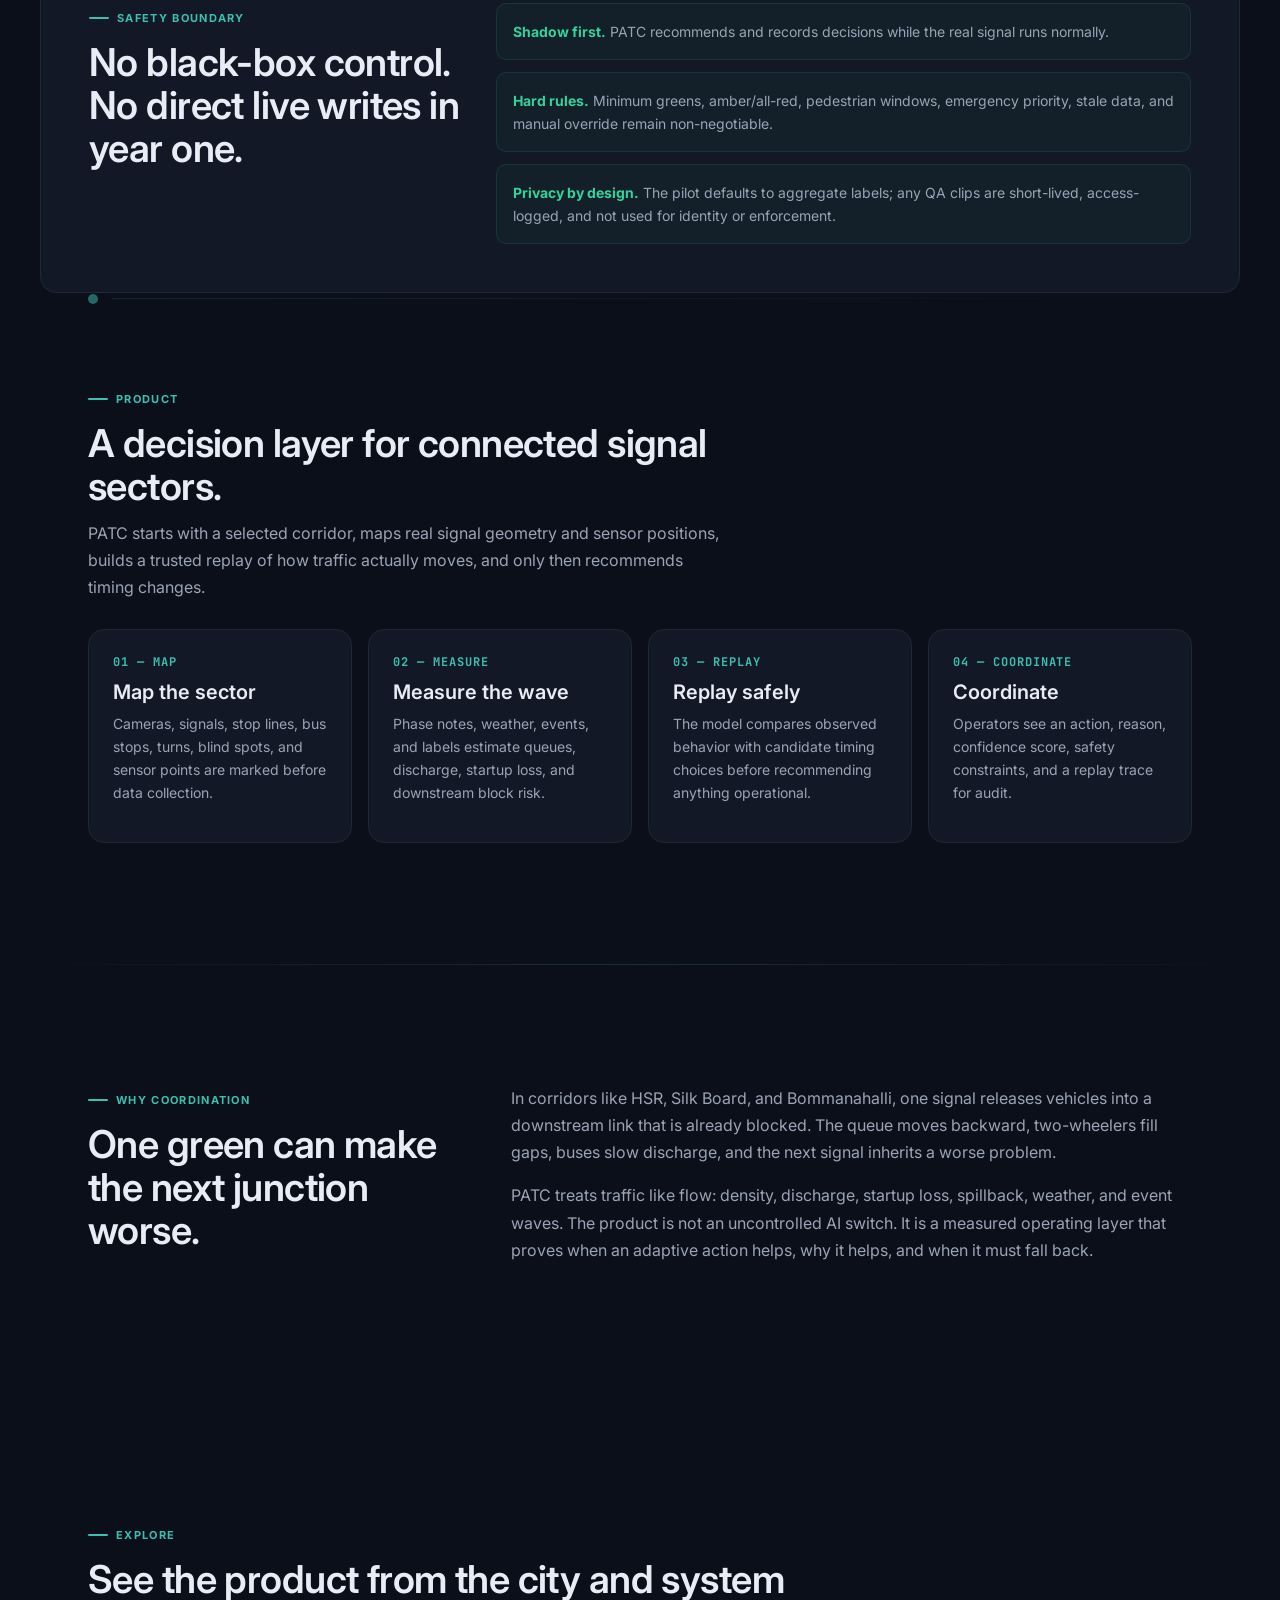
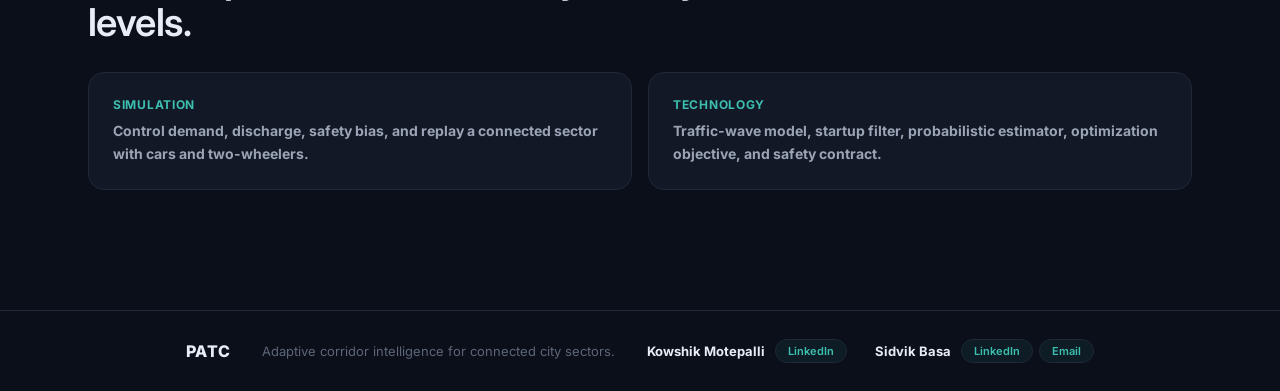
==== commit e3565053: "feat: complete homepage UI overhaul (phases, 3d animations, clean end, contacts)" ====
--- a/index.html
+++ b/index.html
@@ -73,9 +73,10 @@
             <h1 data-home-story-title aria-live="polite"></h1>
             <p data-home-story-copy></p>
             <div class="story-status" aria-hidden="true">
-              <span class="story-pill active" data-phase-pill="rush">Rush hour</span>
-              <span class="story-pill" data-phase-pill="quiet">Lighter load</span>
-              <span class="story-pill" data-phase-pill="patc">PATC wave</span>
+              <span class="story-pill active" data-phase-pill="rush" tabindex="0" role="button">Rush hour</span>
+              <span class="story-pill" data-phase-pill="quiet" tabindex="0" role="button">Lighter load</span>
+              <span class="story-pill" data-phase-pill="patc" tabindex="0" role="button">PATC wave</span>
+              <span class="story-pill" data-phase-pill="done" tabindex="0" role="button">Clear road</span>
             </div>
           </div>
           <div class="story-visual">
@@ -231,9 +232,16 @@
         <div class="footer-team">
           <div class="footer-person">
             <a class="footer-name-link" href="https://www.linkedin.com/in/kowshik-motepalli/" target="_blank" rel="noreferrer">Kowshik Motepalli</a>
+            <div class="footer-links">
+              <a href="https://www.linkedin.com/in/kowshik-motepalli/" target="_blank" rel="noreferrer">LinkedIn</a>
+            </div>
           </div>
           <div class="footer-person">
             <a class="footer-name-link" href="https://www.linkedin.com/in/sidvikbasa/" target="_blank" rel="noreferrer">Sidvik Basa</a>
+            <div class="footer-links">
+              <a href="https://www.linkedin.com/in/sidvikbasa/" target="_blank" rel="noreferrer">LinkedIn</a>
+              <a href="mailto:sidvikb@gmail.com">Email</a>
+            </div>
           </div>
         </div>
       </div>
--- a/assets/home.css
+++ b/assets/home.css
@@ -4,7 +4,7 @@
 
 /* Opening story */
 .story-hero {
-  min-height: 150vh;
+  min-height: 100vh;
   overflow: clip;
   position: relative;
 }
@@ -540,3 +540,25 @@
   .footer-team { flex-direction: column; gap: 12px; }
   .footer-person { flex-direction: column; align-items: flex-start; gap: 4px; }
 }
+
+/* ── 3D Reveal Overrides for Home Page ────────────────────────── */
+.reveal {
+  opacity: 0;
+  transform: perspective(1200px) rotateX(20deg) translateY(40px) translateZ(-40px);
+  transform-style: preserve-3d;
+  transition: opacity 0.8s cubic-bezier(0.22, 1, 0.36, 1), transform 0.8s cubic-bezier(0.22, 1, 0.36, 1) !important;
+}
+.reveal.visible {
+  opacity: 1;
+  transform: perspective(1200px) rotateX(0deg) translateY(0) translateZ(0);
+}
+.reveal-scale {
+  opacity: 0;
+  transform: perspective(1200px) rotateX(15deg) translateY(30px) scale(0.92);
+  transform-style: preserve-3d;
+  transition: opacity 0.8s cubic-bezier(0.22, 1, 0.36, 1), transform 0.8s cubic-bezier(0.22, 1, 0.36, 1) !important;
+}
+.reveal-scale.visible {
+  opacity: 1;
+  transform: perspective(1200px) rotateX(0deg) translateY(0) scale(1);
+}
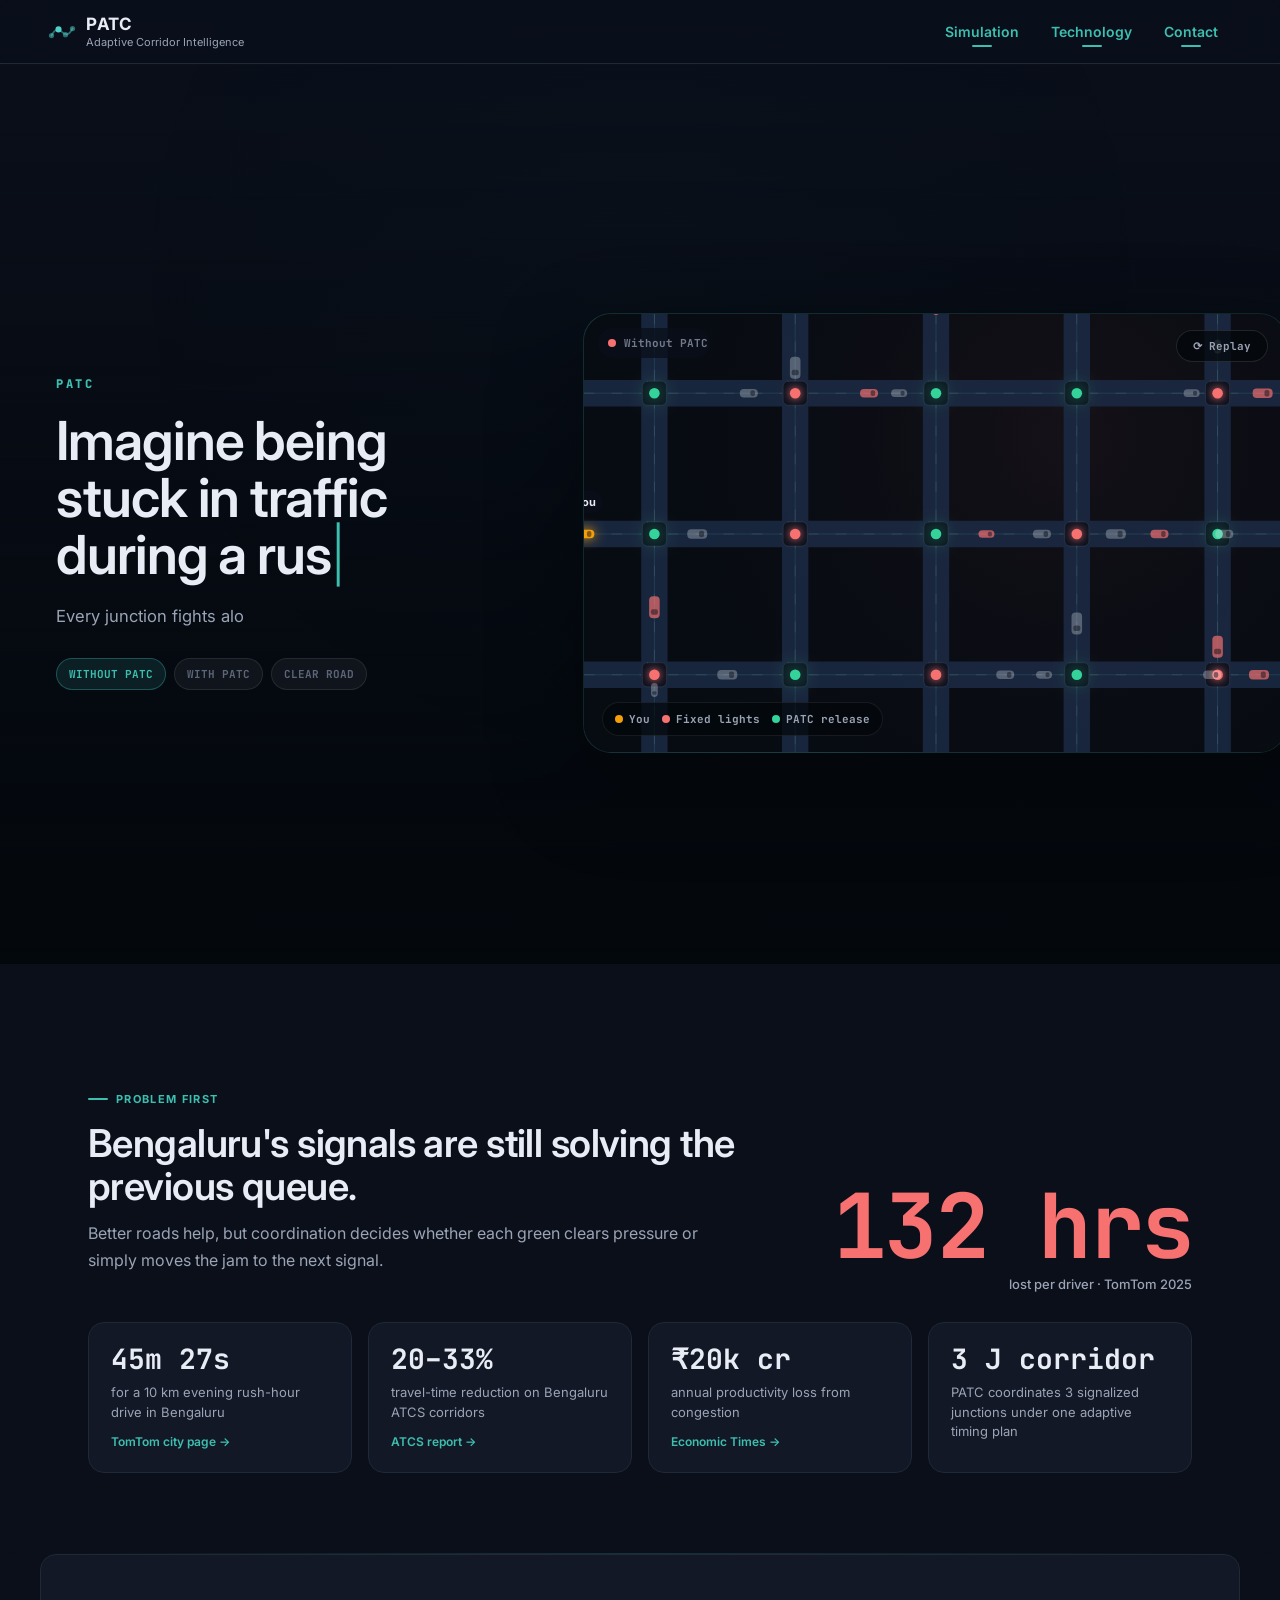
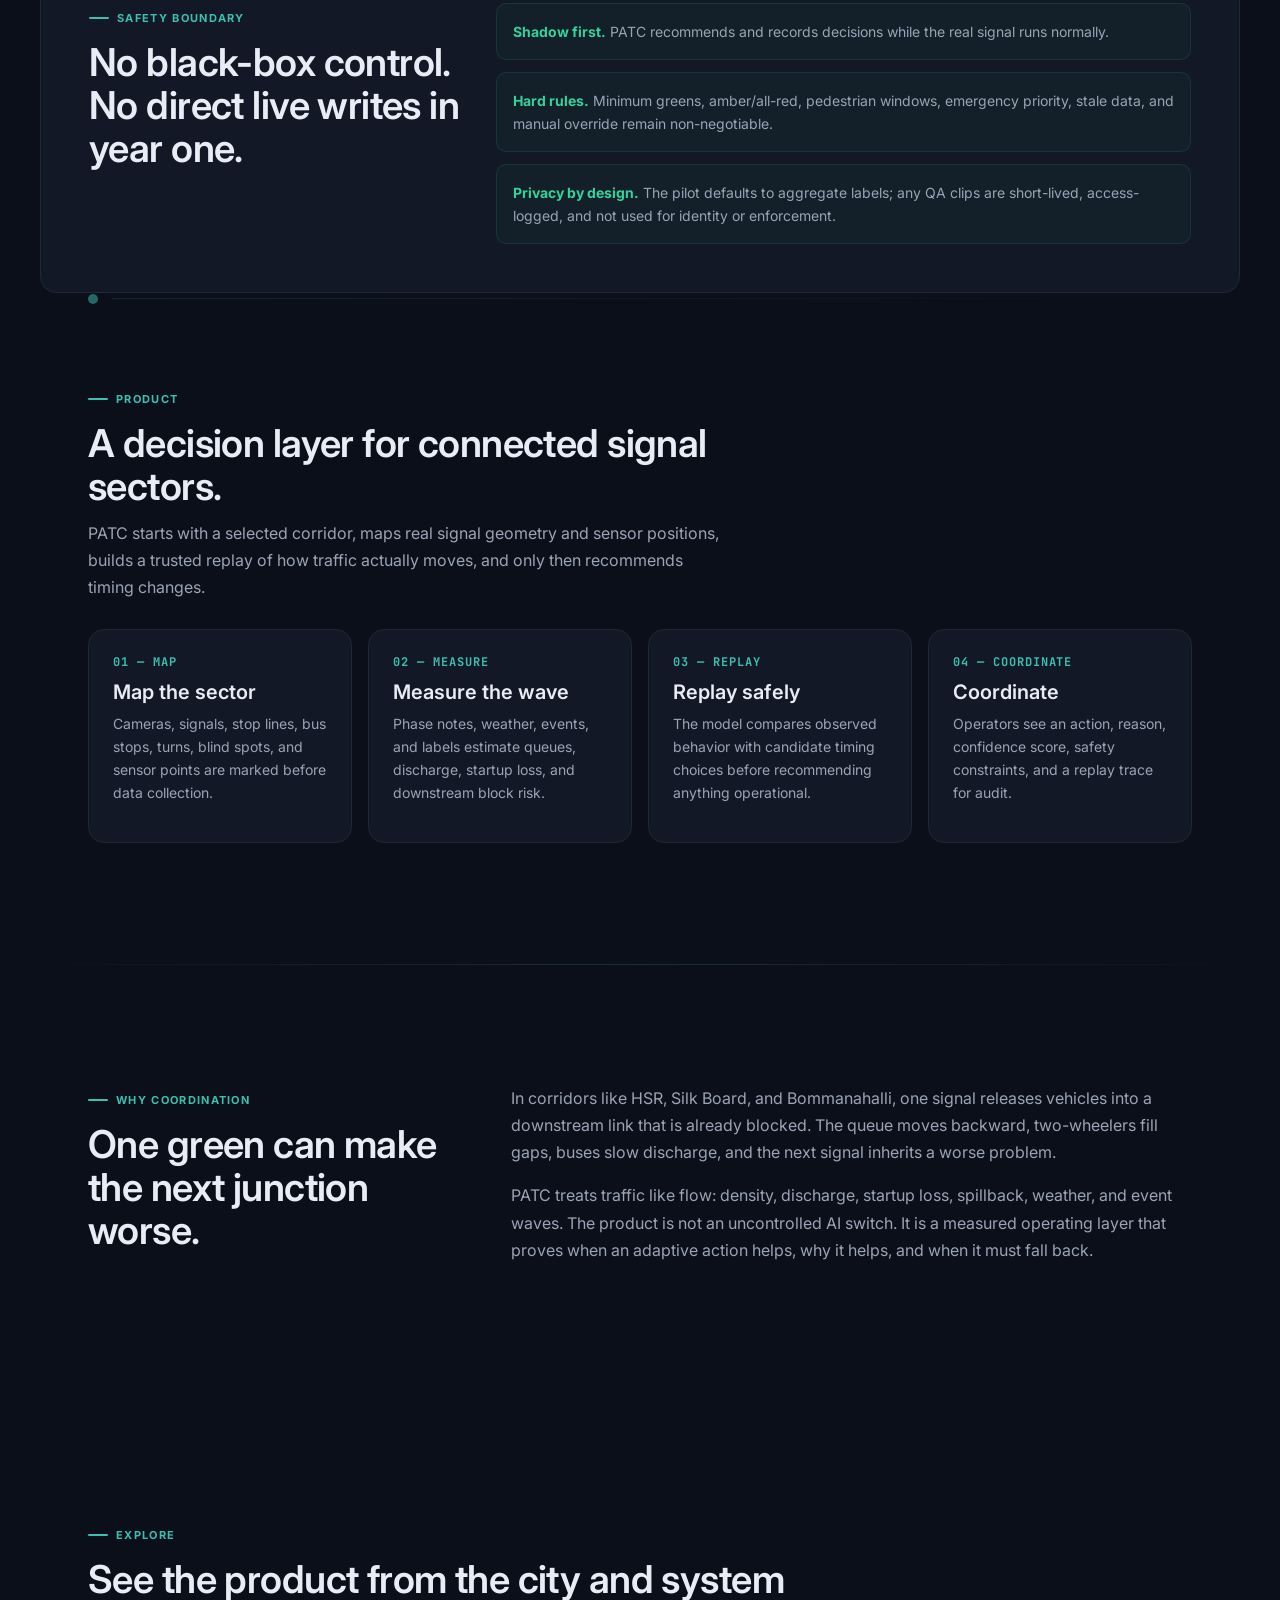
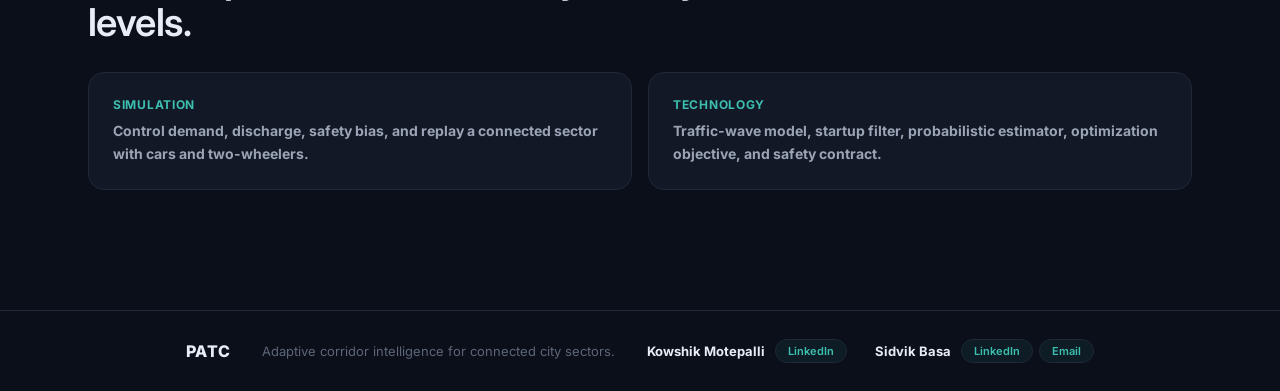
==== commit c2ae1a2a: "feat: rewrite homepage visualizer to use actual physics micro-sim" ====
--- a/index.html
+++ b/index.html
@@ -73,9 +73,8 @@
             <h1 data-home-story-title aria-live="polite"></h1>
             <p data-home-story-copy></p>
             <div class="story-status" aria-hidden="true">
-              <span class="story-pill active" data-phase-pill="rush" tabindex="0" role="button">Rush hour</span>
-              <span class="story-pill" data-phase-pill="quiet" tabindex="0" role="button">Lighter load</span>
-              <span class="story-pill" data-phase-pill="patc" tabindex="0" role="button">PATC wave</span>
+              <span class="story-pill active" data-phase-pill="fixed" tabindex="0" role="button">Without PATC</span>
+              <span class="story-pill" data-phase-pill="patc" tabindex="0" role="button">With PATC</span>
               <span class="story-pill" data-phase-pill="done" tabindex="0" role="button">Clear road</span>
             </div>
           </div>
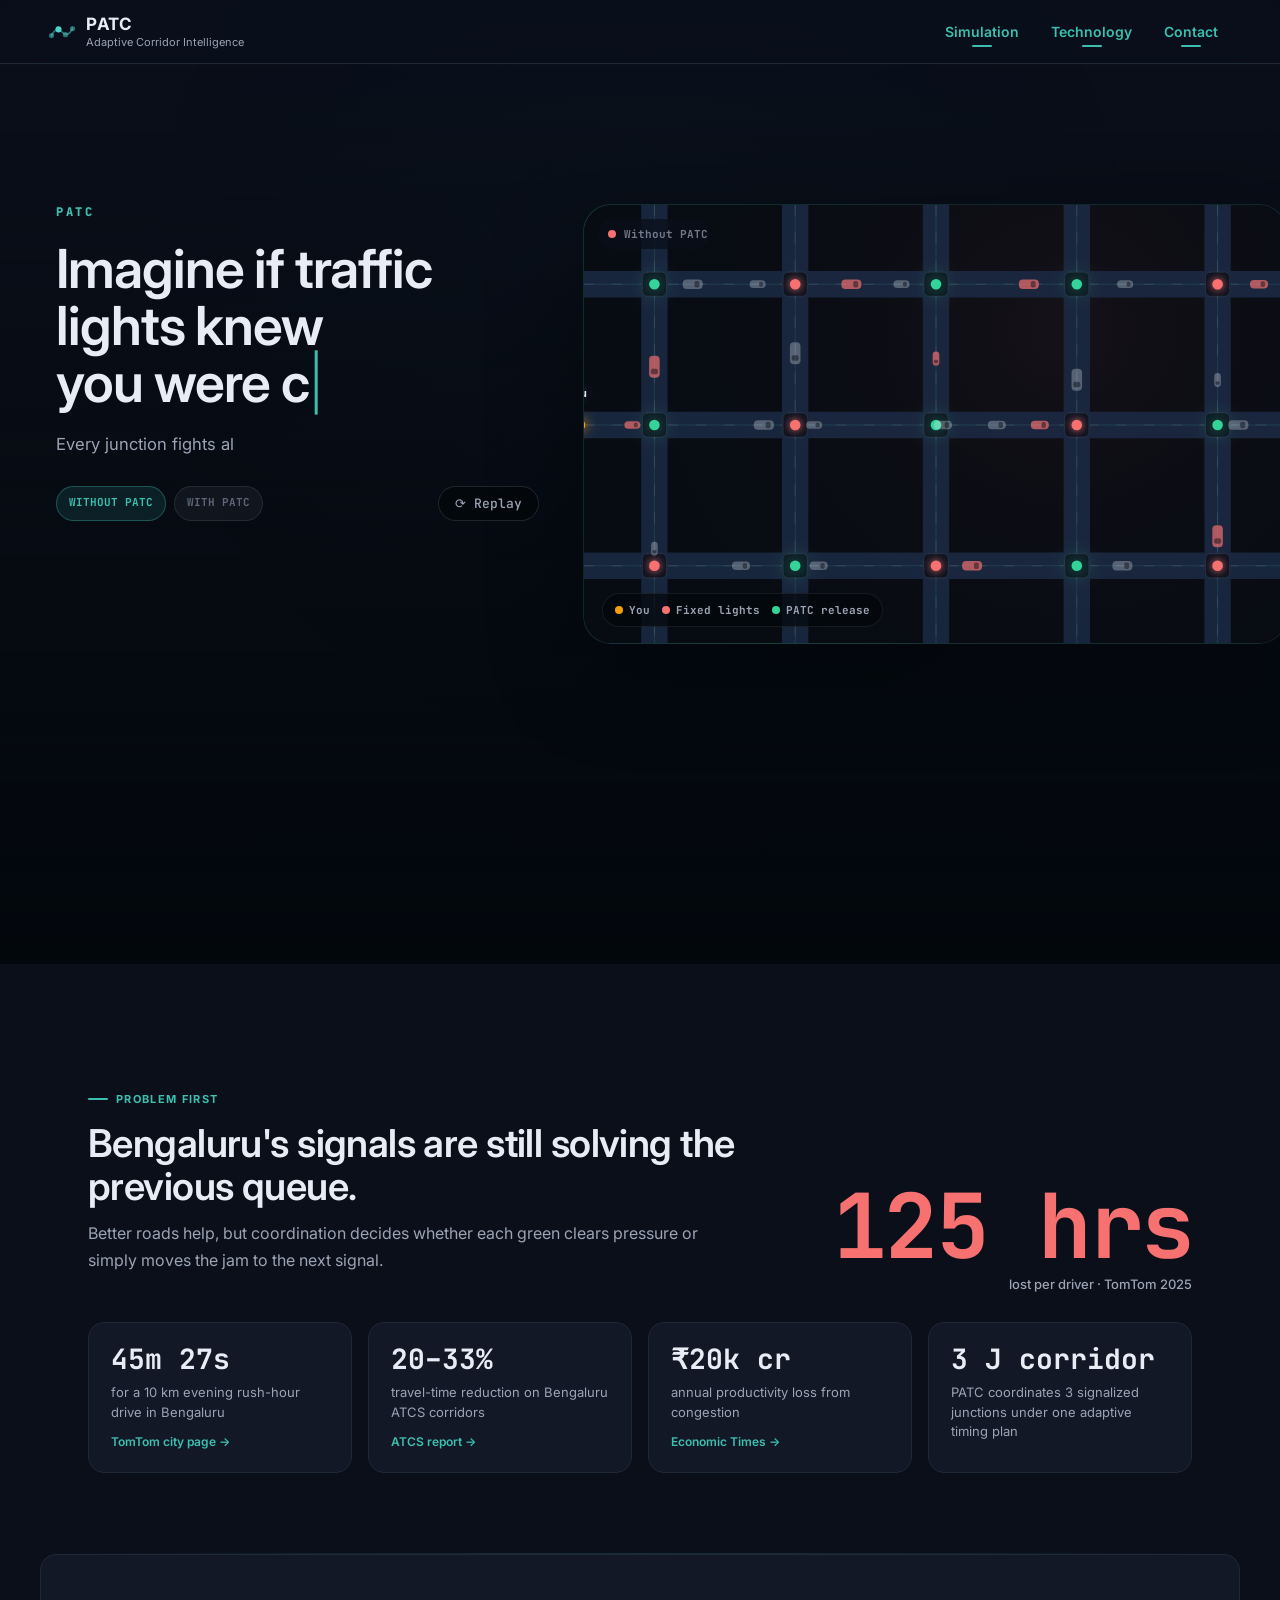
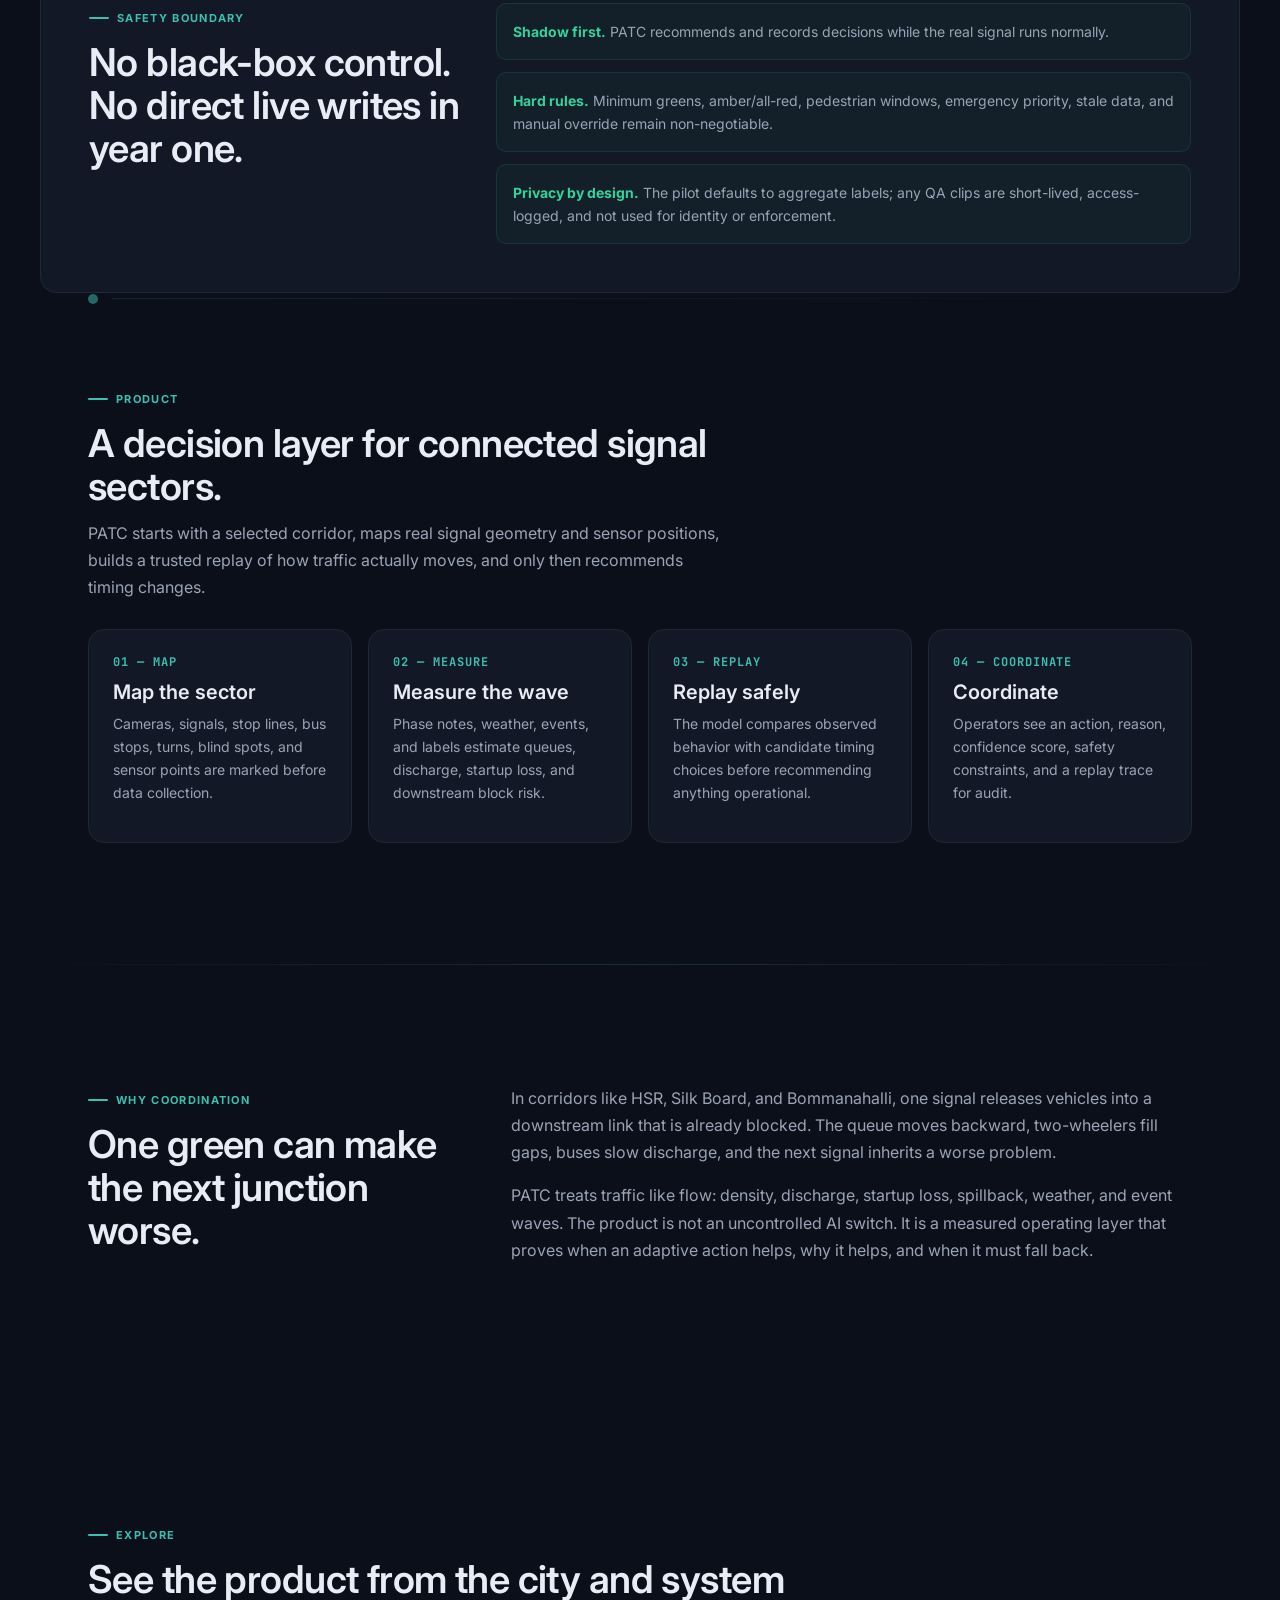
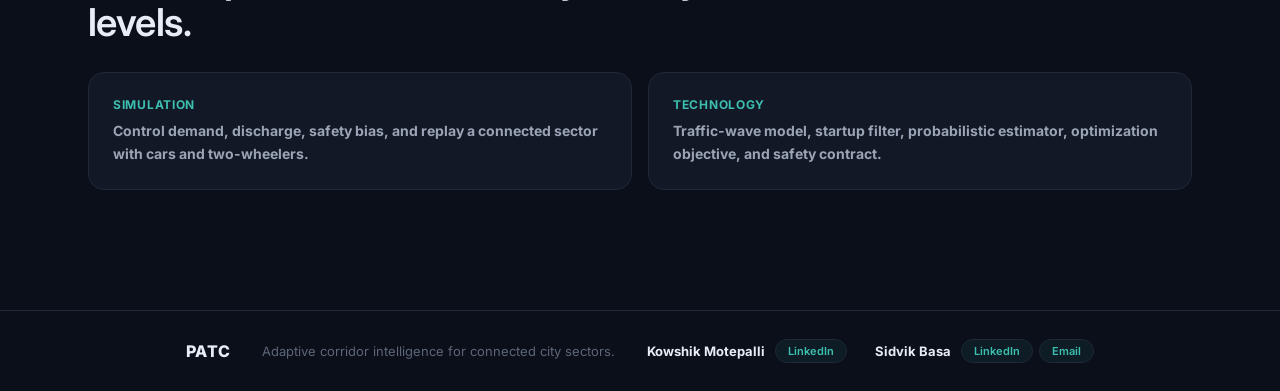
==== commit 3dec8f69: "chore: visual optimization, speed up cars, replay placement, layout fixes" ====
--- a/index.html
+++ b/index.html
@@ -17,12 +17,12 @@
       body.page-exit  { opacity: 0; transition: opacity 0.2s ease; }
       @media (max-width: 1024px) {
         .story-sticky {
-          align-content: center;
+          align-content: start;
           gap: 28px;
           grid-template-columns: 1fr;
           height: auto;
           min-height: 100vh;
-          padding: 84px 20px 44px;
+          padding: 120px 20px 44px;
         }
         .story-visual {
           min-height: 300px;
@@ -75,12 +75,11 @@
             <div class="story-status" aria-hidden="true">
               <span class="story-pill active" data-phase-pill="fixed" tabindex="0" role="button">Without PATC</span>
               <span class="story-pill" data-phase-pill="patc" tabindex="0" role="button">With PATC</span>
-              <span class="story-pill" data-phase-pill="done" tabindex="0" role="button">Clear road</span>
+              <button class="story-replay-btn" id="storyReplayBtn" title="Replay animation" aria-label="Replay">⟳ Replay</button>
             </div>
           </div>
           <div class="story-visual">
             <canvas id="storyCanvas" aria-label="Animated grid-road story showing one car, rush hour, and PATC coordination"></canvas>
-            <button class="story-replay-btn" id="storyReplayBtn" title="Replay animation" aria-label="Replay">⟳ Replay</button>
             <div class="story-legend">
               <span><i class="legend-you"></i>You</span>
               <span><i class="legend-fixed"></i>Fixed lights</span>
--- a/assets/home.css
+++ b/assets/home.css
@@ -4,6 +4,7 @@
 
 /* Opening story */
 .story-hero {
+  background: radial-gradient(circle at 50% 30%, rgba(20, 30, 45, 0.8) 0%, var(--bg) 70%);
   min-height: 100vh;
   overflow: clip;
   position: relative;
@@ -16,14 +17,14 @@
   position: absolute;
 }
 .story-sticky {
-  align-items: center;
+  align-items: start;
   display: grid;
   gap: 44px;
   grid-template-columns: minmax(360px, 0.86fr) minmax(520px, 1.14fr);
   height: 100vh;
   margin: 0 auto;
   max-width: 1520px;
-  padding: 96px 56px 58px;
+  padding: 140px 56px 58px;
   position: sticky;
   top: 0;
   z-index: 1;
@@ -166,14 +167,12 @@
   color: var(--text-secondary);
   cursor: pointer;
   font-family: 'JetBrains Mono', monospace;
-  font-size: 11px;
-  font-weight: 700;
+  font-size: 13px;
+  font-weight: 500;
   padding: 8px 16px;
-  position: absolute;
-  right: 18px;
-  top: 16px;
   transition: background 0.2s, color 0.2s, border-color 0.2s;
   z-index: 3;
+  margin-left: auto;
 }
 .story-replay-btn:hover {
   background: rgba(var(--accent-rgb), 0.14);
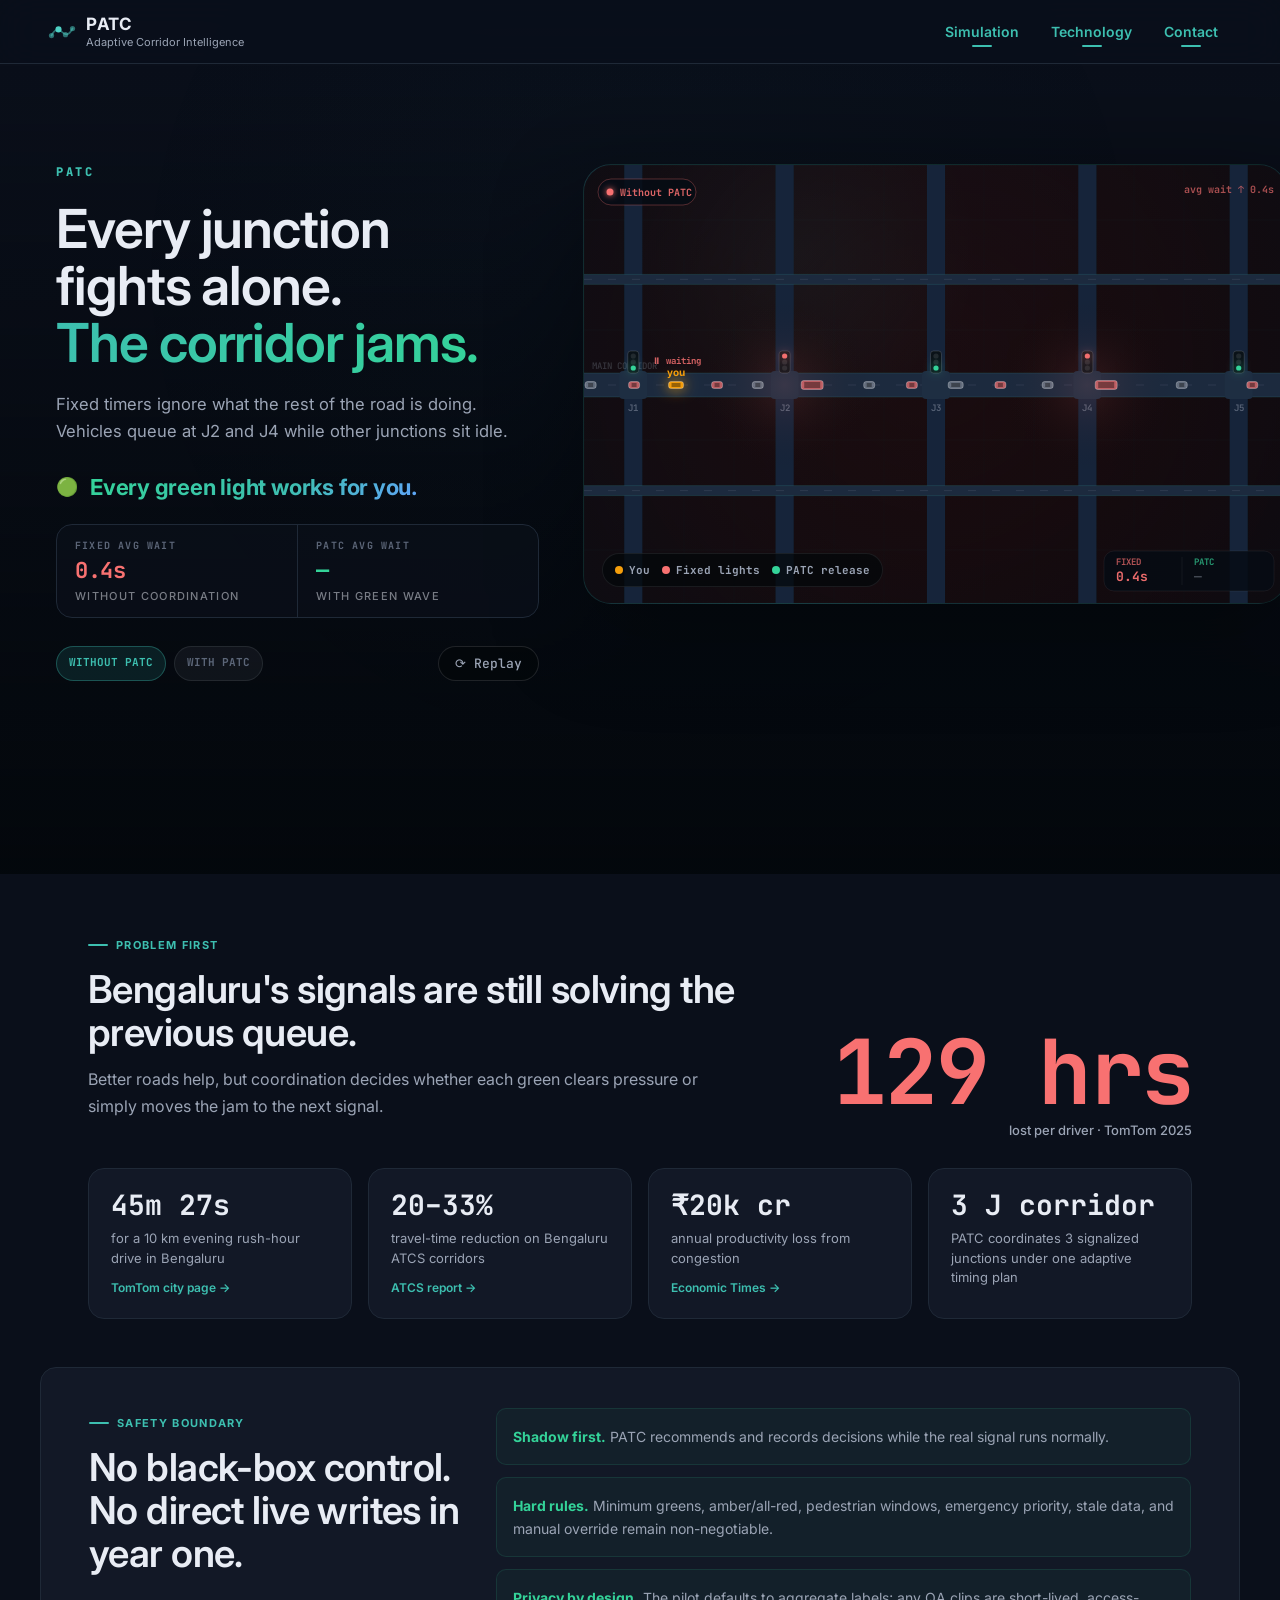
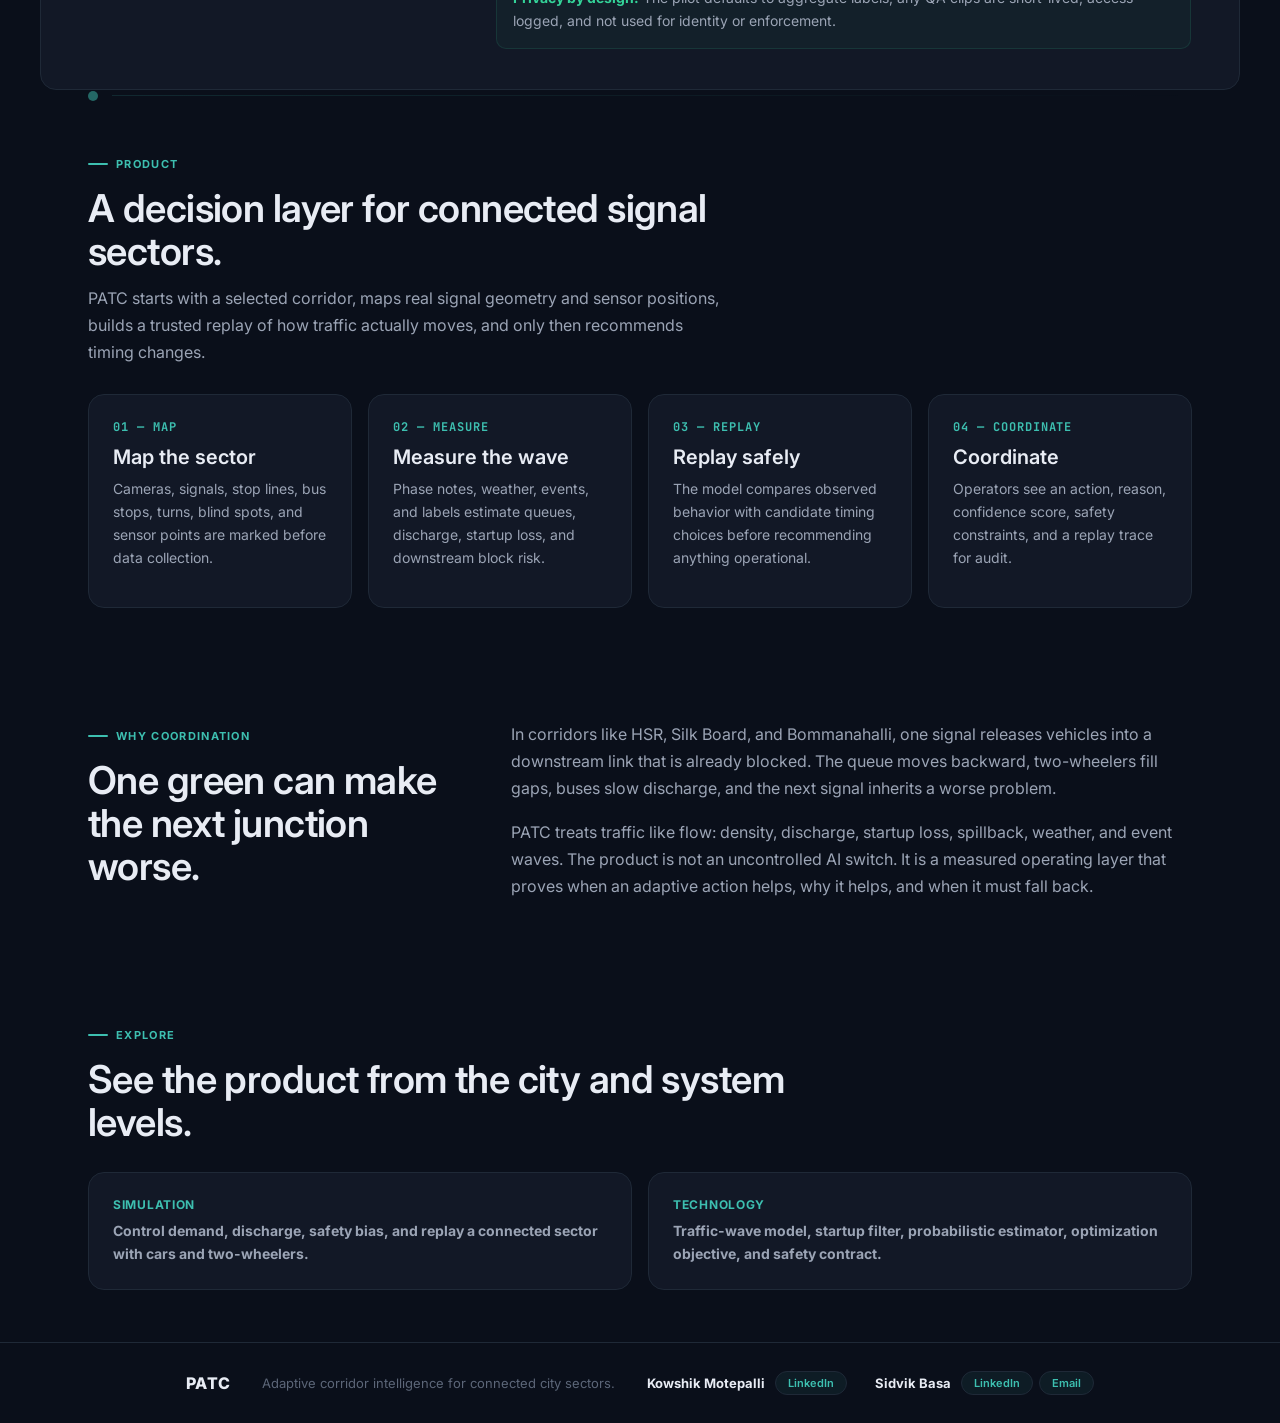
==== commit f029fca7: "feat: 5× delay ratio, landmarks fix, grid roads, 3D scroll, green tagline - corridor-data.js: reloca" ====
--- a/index.html
+++ b/index.html
@@ -72,7 +72,23 @@
             <p class="story-kicker">PATC</p>
             <h1 data-home-story-title aria-live="polite"></h1>
             <p data-home-story-copy></p>
-            <div class="story-status" aria-hidden="true">
+            <div class="green-tagline" aria-label="PATC tagline">
+            <span class="green-tagline-icon">🟢</span>
+            <span class="green-tagline-text">Every green light works for you.</span>
+          </div>
+          <div class="delay-compare" aria-label="Delay comparison">
+            <div class="delay-chip fixed-chip">
+              <span>Fixed avg wait</span>
+              <strong id="homeFixedDelay">—</strong>
+              <span class="chip-label">without coordination</span>
+            </div>
+            <div class="delay-chip patc-chip">
+              <span>PATC avg wait</span>
+              <strong id="homePatcDelay">—</strong>
+              <span class="chip-label">with green wave</span>
+            </div>
+          </div>
+          <div class="story-status" aria-hidden="true">
               <span class="story-pill active" data-phase-pill="fixed" tabindex="0" role="button">Without PATC</span>
               <span class="story-pill" data-phase-pill="patc" tabindex="0" role="button">With PATC</span>
               <button class="story-replay-btn" id="storyReplayBtn" title="Replay animation" aria-label="Replay">⟳ Replay</button>
@@ -128,10 +144,8 @@
         </div>
       </section>
 
-      <hr class="section-divider" />
-
       <!-- ═══ SAFETY BOUNDARY ═══ -->
-      <section class="section safety-panel reveal-scale">
+      <section class="section safety-panel reveal-scale" style="padding-top:40px;padding-bottom:40px;">
         <div>
           <p class="eyebrow">Safety boundary</p>
           <h2>No black-box control. No direct live writes in year one.</h2>
@@ -179,8 +193,6 @@
           </article>
         </div>
       </section>
-
-      <hr class="section-divider" />
 
       <!-- ═══ WHY COORDINATION ═══ -->
       <section class="section split-section">
--- a/assets/site.css
+++ b/assets/site.css
@@ -59,47 +59,65 @@
 button, input { font: inherit; }
 img { max-width: 100%; }
 
-/* ── Scroll-reveal primitives ─────────────────────────────────── */
+/* ── Scroll-reveal primitives — 3-D spring entrance ──────────── */
+/* Spring easing: cubic-bezier(0.34, 1.56, 0.64, 1) overshoots ~8% then settles */
 .reveal {
   opacity: 0;
-  transform: translateY(40px);
-  transition: opacity 0.7s cubic-bezier(.22,1,.36,1),
-              transform 0.7s cubic-bezier(.22,1,.36,1);
+  transform: perspective(900px) translateY(44px) rotateX(6deg);
+  transition: opacity 0.75s cubic-bezier(0.34, 1.56, 0.64, 1),
+              transform 0.75s cubic-bezier(0.34, 1.56, 0.64, 1);
   transition-delay: var(--reveal-delay, 0s);
+  transform-style: preserve-3d;
+  will-change: transform, opacity;
 }
 .reveal.visible {
   opacity: 1;
-  transform: translateY(0);
-}
-.reveal-delay-1 { --reveal-delay: 40ms; }
-.reveal-delay-2 { --reveal-delay: 80ms; }
-.reveal-delay-3 { --reveal-delay: 120ms; }
-.reveal-delay-4 { --reveal-delay: 160ms; }
-.reveal-delay-5 { --reveal-delay: 200ms; }
+  transform: perspective(900px) translateY(0) rotateX(0deg);
+}
+.reveal-delay-1 { --reveal-delay: 60ms; }
+.reveal-delay-2 { --reveal-delay: 120ms; }
+.reveal-delay-3 { --reveal-delay: 180ms; }
+.reveal-delay-4 { --reveal-delay: 240ms; }
+.reveal-delay-5 { --reveal-delay: 300ms; }
 
 .reveal-left {
   opacity: 0;
-  transform: translateX(-48px);
-  transition: opacity 0.7s cubic-bezier(.22,1,.36,1),
-              transform 0.7s cubic-bezier(.22,1,.36,1);
-}
-.reveal-left.visible { opacity: 1; transform: translateX(0); }
+  transform: perspective(900px) translateX(-52px) rotateY(-5deg);
+  transition: opacity 0.75s cubic-bezier(0.34, 1.56, 0.64, 1),
+              transform 0.75s cubic-bezier(0.34, 1.56, 0.64, 1);
+  transform-style: preserve-3d;
+  will-change: transform, opacity;
+}
+.reveal-left.visible {
+  opacity: 1;
+  transform: perspective(900px) translateX(0) rotateY(0deg);
+}
 
 .reveal-right {
   opacity: 0;
-  transform: translateX(48px);
-  transition: opacity 0.7s cubic-bezier(.22,1,.36,1),
-              transform 0.7s cubic-bezier(.22,1,.36,1);
-}
-.reveal-right.visible { opacity: 1; transform: translateX(0); }
+  transform: perspective(900px) translateX(52px) rotateY(5deg);
+  transition: opacity 0.75s cubic-bezier(0.34, 1.56, 0.64, 1),
+              transform 0.75s cubic-bezier(0.34, 1.56, 0.64, 1);
+  transform-style: preserve-3d;
+  will-change: transform, opacity;
+}
+.reveal-right.visible {
+  opacity: 1;
+  transform: perspective(900px) translateX(0) rotateY(0deg);
+}
 
 .reveal-scale {
   opacity: 0;
-  transform: scale(0.92);
-  transition: opacity 0.6s cubic-bezier(.22,1,.36,1),
-              transform 0.6s cubic-bezier(.22,1,.36,1);
-}
-.reveal-scale.visible { opacity: 1; transform: scale(1); }
+  transform: perspective(900px) scale(0.88) translateY(22px);
+  transition: opacity 0.80s cubic-bezier(0.34, 1.56, 0.64, 1),
+              transform 0.80s cubic-bezier(0.34, 1.56, 0.64, 1);
+  transform-style: preserve-3d;
+  will-change: transform, opacity;
+}
+.reveal-scale.visible {
+  opacity: 1;
+  transform: perspective(900px) scale(1) translateY(0);
+}
 
 /* ── Scroll progress bar ──────────────────────────────────────── */
 .scroll-progress {
@@ -324,7 +342,7 @@
 .section {
   margin: 0 auto;
   max-width: 1200px;
-  padding: 120px 48px;
+  padding: 52px 48px;
   position: relative;
 }
 .section-inner { max-width: 720px; }
--- a/assets/home.css
+++ b/assets/home.css
@@ -5,7 +5,7 @@
 /* Opening story */
 .story-hero {
   background: radial-gradient(circle at 50% 30%, rgba(20, 30, 45, 0.8) 0%, var(--bg) 70%);
-  min-height: 100vh;
+  min-height: 90vh;
   overflow: clip;
   position: relative;
 }
@@ -21,10 +21,10 @@
   display: grid;
   gap: 44px;
   grid-template-columns: minmax(360px, 0.86fr) minmax(520px, 1.14fr);
-  height: 100vh;
+  height: 90vh;
   margin: 0 auto;
   max-width: 1520px;
-  padding: 140px 56px 58px;
+  padding: 100px 56px 40px;
   position: sticky;
   top: 0;
   z-index: 1;
@@ -380,7 +380,7 @@
 .story-problem {
   margin: 0 auto;
   max-width: 1200px;
-  padding: 120px 48px 80px;
+  padding: 56px 48px 48px;
 }
 .problem-head {
   display: grid;
@@ -413,7 +413,7 @@
 .story-process {
   margin: 0 auto;
   max-width: 1200px;
-  padding: 80px 48px 120px;
+  padding: 48px 48px 60px;
 }
 
 /* ── Junction markers ─────────────────────────────────────────── */
@@ -436,6 +436,83 @@
   background: linear-gradient(90deg, rgba(var(--accent-rgb), 0.15), transparent);
   flex: 1;
   height: 1px;
+}
+
+/* ── Green tagline ────────────────────────────────────────────── */
+.green-tagline {
+  align-items: center;
+  display: flex;
+  gap: 12px;
+  margin: 28px 0 0;
+}
+.green-tagline-text {
+  background: linear-gradient(135deg, #34D399 0%, #3DBFB0 60%, #60A5FA 100%);
+  -webkit-background-clip: text;
+  -webkit-text-fill-color: transparent;
+  background-clip: text;
+  font-size: clamp(16px, 1.8vw, 22px);
+  font-weight: 700;
+  letter-spacing: -0.01em;
+  line-height: 1.2;
+}
+.green-tagline-icon {
+  flex-shrink: 0;
+  font-size: 18px;
+  line-height: 1;
+}
+
+/* ── Delay comparison widget ──────────────────────────────────── */
+.delay-compare {
+  align-items: stretch;
+  background: rgba(10, 16, 26, 0.70);
+  border: 1px solid var(--border-subtle);
+  border-radius: 16px;
+  display: flex;
+  gap: 0;
+  margin: 24px 0 0;
+  overflow: hidden;
+}
+.delay-chip {
+  align-items: flex-start;
+  display: flex;
+  flex: 1;
+  flex-direction: column;
+  gap: 4px;
+  padding: 14px 18px;
+}
+.delay-chip + .delay-chip {
+  border-left: 1px solid var(--border-subtle);
+}
+.delay-chip > span {
+  color: var(--text-muted);
+  font-family: 'JetBrains Mono', monospace;
+  font-size: 10px;
+  font-weight: 700;
+  letter-spacing: 0.12em;
+  text-transform: uppercase;
+}
+.fixed-chip > strong {
+  color: var(--signal-red);
+  font-family: 'JetBrains Mono', monospace;
+  font-size: 22px;
+  font-weight: 700;
+  letter-spacing: -0.02em;
+  transition: color 0.3s ease;
+}
+.patc-chip > strong {
+  color: var(--signal-green);
+  font-family: 'JetBrains Mono', monospace;
+  font-size: 22px;
+  font-weight: 700;
+  letter-spacing: -0.02em;
+  transition: color 0.3s ease;
+}
+.delay-chip .chip-label {
+  color: inherit;
+  font-family: 'Inter', sans-serif;
+  font-size: 11px;
+  font-weight: 500;
+  opacity: 0.5;
 }
 
 /* ═══ TEAM FOOTER ════════════════════════════════════════════ */
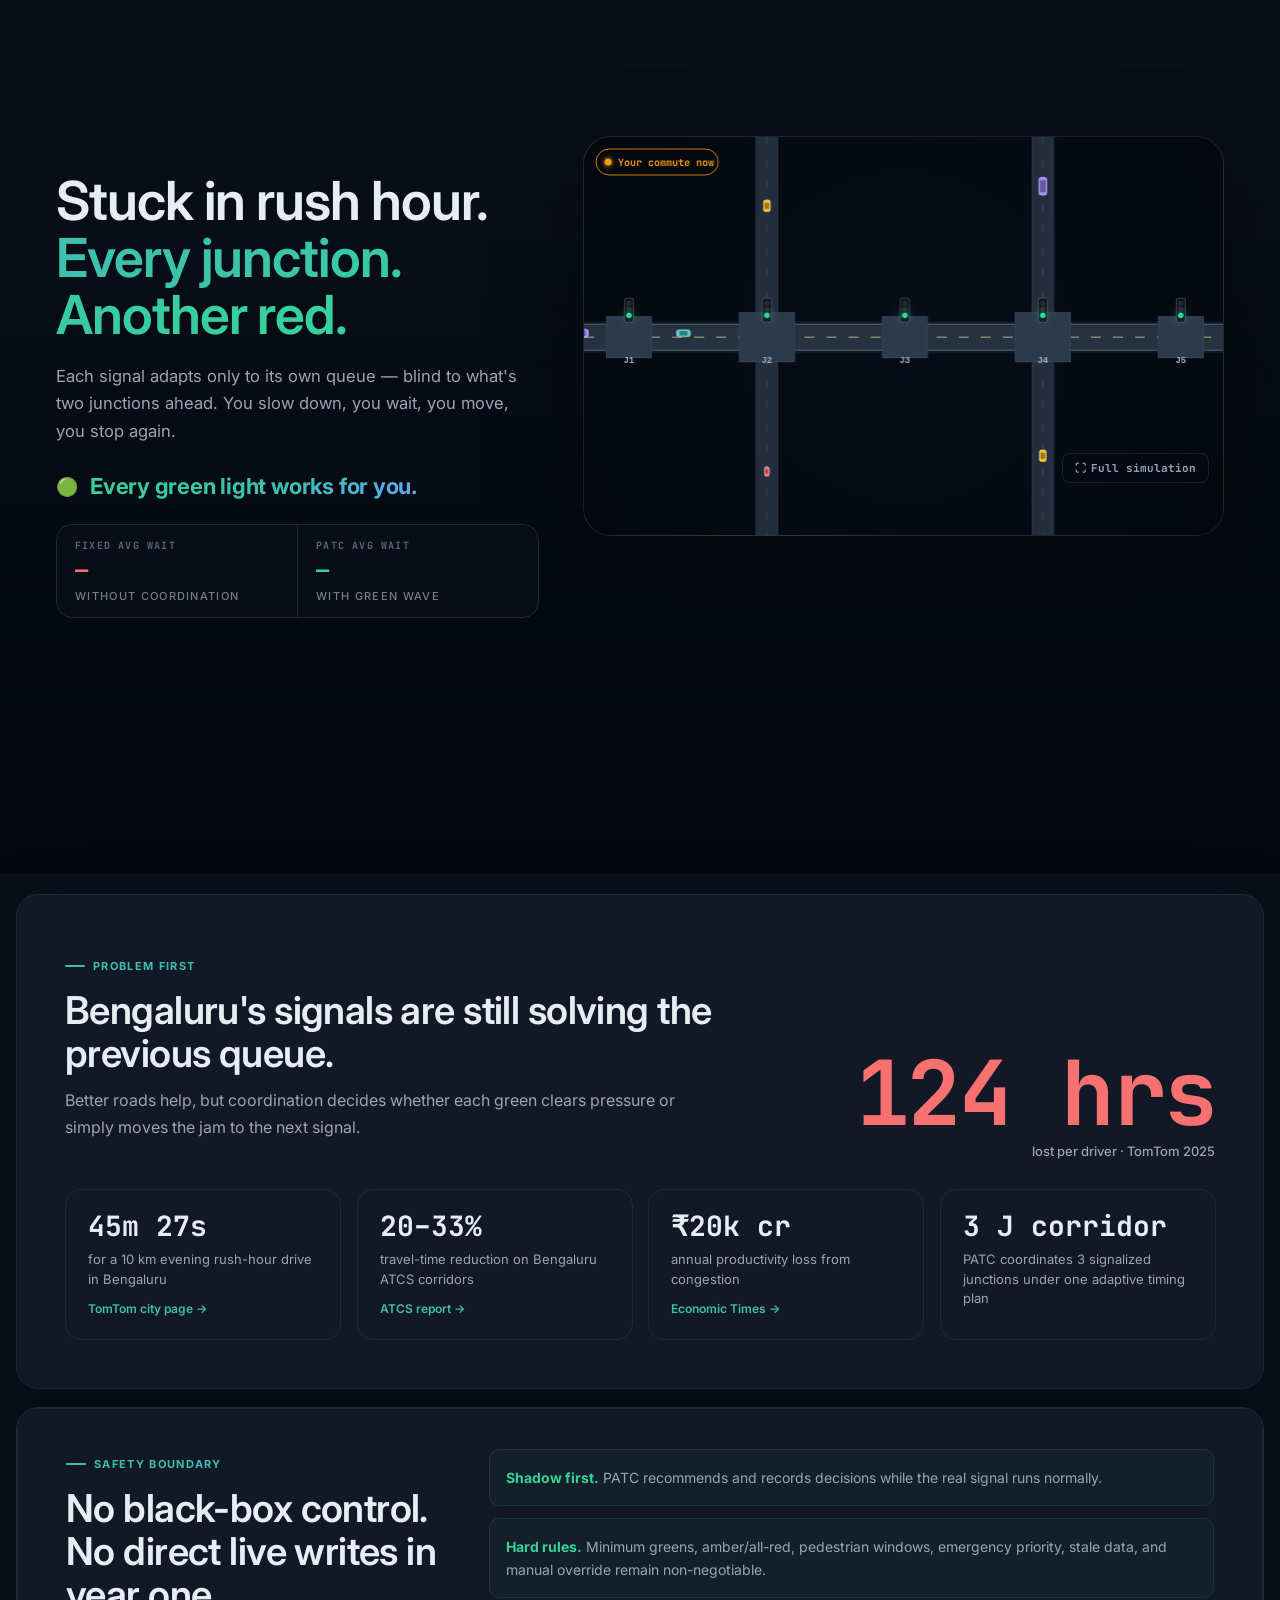
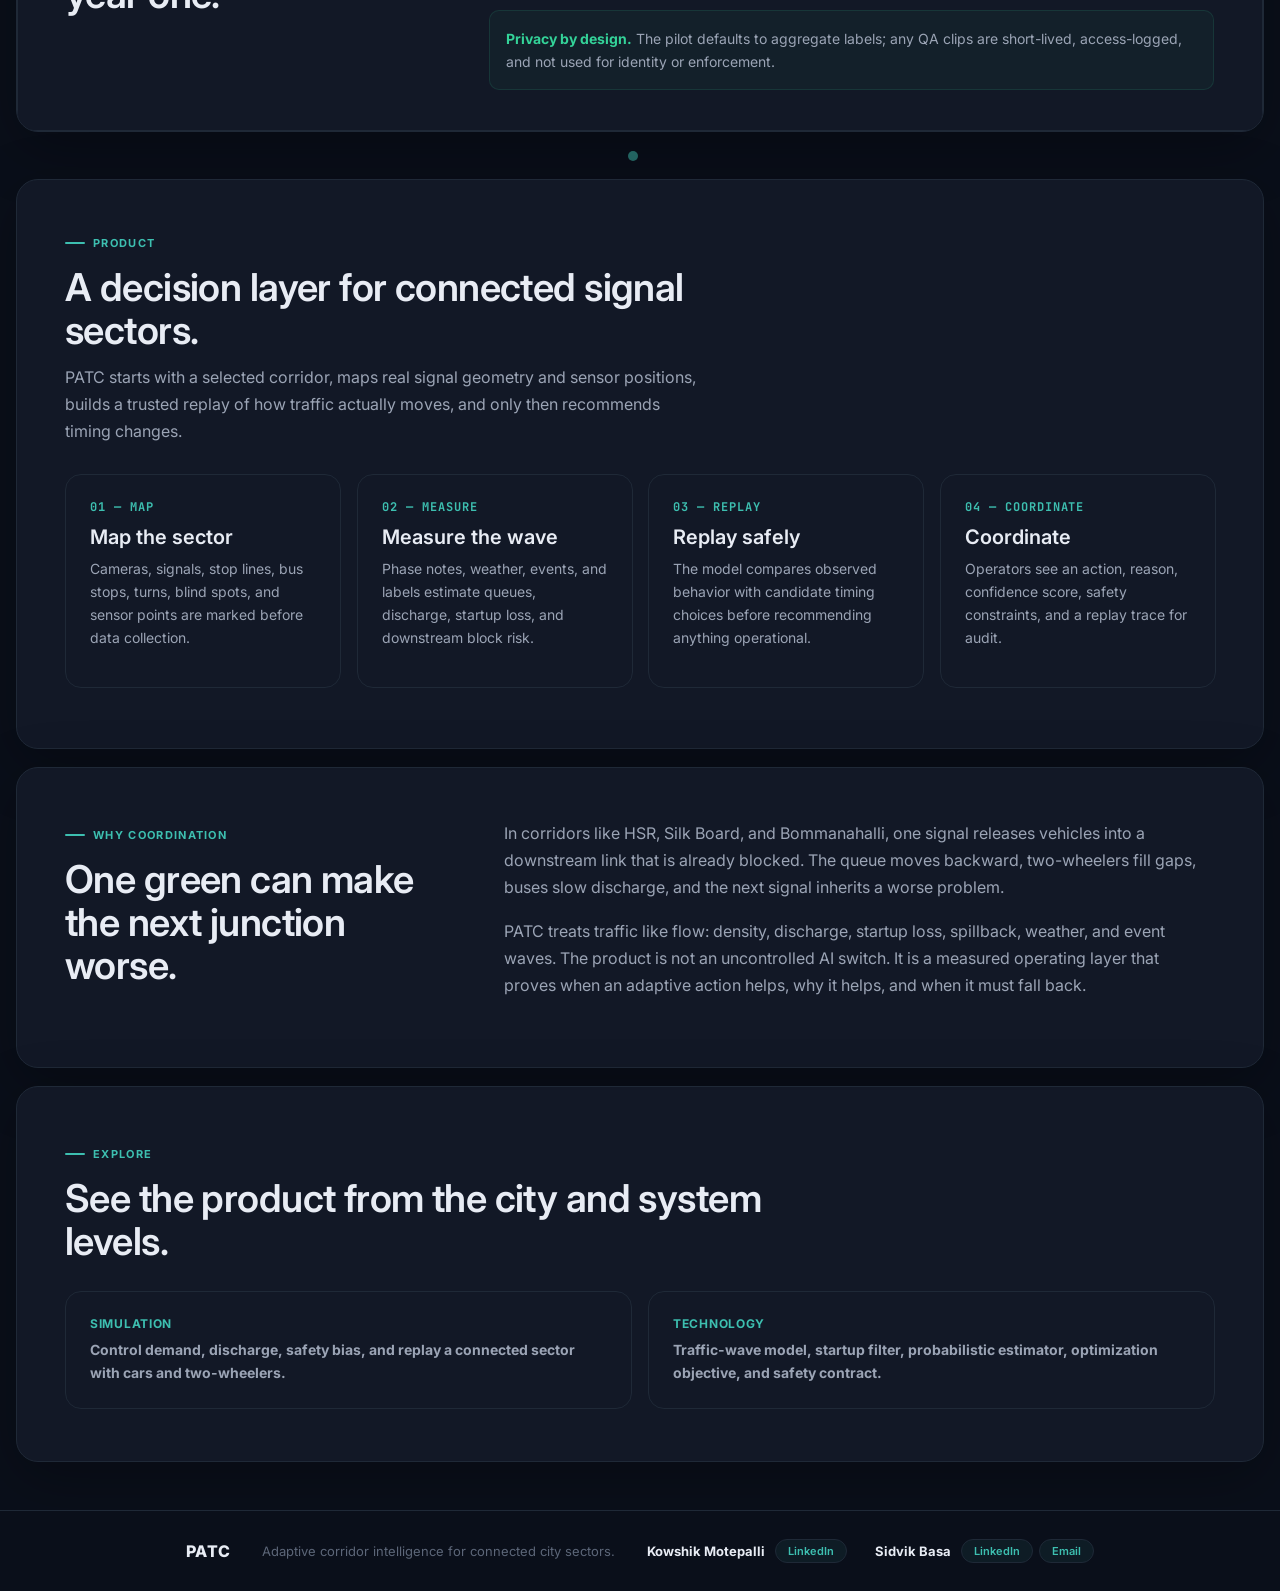
==== commit 74ea858c: "feat: homepage mini-sim rewrite + 3D pop-card scroll reveal - Full corridor mini-sim on homepage: 5 " ====
--- a/index.html
+++ b/index.html
@@ -101,12 +101,15 @@
               <span><i class="legend-fixed"></i>Fixed lights</span>
               <span><i class="legend-patc"></i>PATC release</span>
             </div>
+            <a href="simulation/" class="canvas-full-btn" aria-label="Open full simulation">⛶ <span>Full simulation</span></a>
           </div>
         </div>
       </section>
 
+      <div class="cards-container">
+
       <!-- ═══ ACT 3 — THE PROBLEM (big stat) ═══ -->
-      <section class="story-problem">
+      <div class="pop-card"><section class="story-problem">
         <div class="problem-head">
           <div class="reveal">
             <p class="eyebrow">Problem first</p>
@@ -142,97 +145,107 @@
             <span>PATC coordinates 3 signalized junctions under one adaptive timing plan</span>
           </article>
         </div>
-      </section>
+      </section></div>
 
       <!-- ═══ SAFETY BOUNDARY ═══ -->
-      <section class="section safety-panel reveal-scale" style="padding-top:40px;padding-bottom:40px;">
-        <div>
-          <p class="eyebrow">Safety boundary</p>
-          <h2>No black-box control. No direct live writes in year one.</h2>
-        </div>
-        <div class="safety-grid">
-          <p><strong>Shadow first.</strong> PATC recommends and records decisions while the real signal runs normally.</p>
-          <p><strong>Hard rules.</strong> Minimum greens, amber/all-red, pedestrian windows, emergency priority, stale data, and manual override remain non-negotiable.</p>
-          <p><strong>Privacy by design.</strong> The pilot defaults to aggregate labels; any QA clips are short-lived, access-logged, and not used for identity or enforcement.</p>
-        </div>
-      </section>
+      <div class="pop-card">
+        <section class="section safety-panel" style="padding-top:40px;padding-bottom:40px;">
+          <div>
+            <p class="eyebrow">Safety boundary</p>
+            <h2>No black-box control. No direct live writes in year one.</h2>
+          </div>
+          <div class="safety-grid">
+            <p><strong>Shadow first.</strong> PATC recommends and records decisions while the real signal runs normally.</p>
+            <p><strong>Hard rules.</strong> Minimum greens, amber/all-red, pedestrian windows, emergency priority, stale data, and manual override remain non-negotiable.</p>
+            <p><strong>Privacy by design.</strong> The pilot defaults to aggregate labels; any QA clips are short-lived, access-logged, and not used for identity or enforcement.</p>
+          </div>
+        </section>
+      </div>
 
       <div class="junction-marker" aria-hidden="true"><span class="dot"></span><span class="line"></span></div>
 
       <!-- ═══ HOW IT WORKS ═══ -->
-      <section class="story-process">
-        <div class="section-head reveal">
-          <p class="eyebrow">Product</p>
-          <h2>A decision layer for connected signal sectors.</h2>
-          <p class="section-lede">
-            PATC starts with a selected corridor, maps real signal geometry and
-            sensor positions, builds a trusted replay of how traffic actually
-            moves, and only then recommends timing changes.
-          </p>
-        </div>
-        <div class="process-grid">
-          <article class="reveal reveal-delay-1">
-            <span>01 — Map</span>
-            <h3>Map the sector</h3>
-            <p>Cameras, signals, stop lines, bus stops, turns, blind spots, and sensor points are marked before data collection.</p>
-          </article>
-          <article class="reveal reveal-delay-2">
-            <span>02 — Measure</span>
-            <h3>Measure the wave</h3>
-            <p>Phase notes, weather, events, and labels estimate queues, discharge, startup loss, and downstream block risk.</p>
-          </article>
-          <article class="reveal reveal-delay-3">
-            <span>03 — Replay</span>
-            <h3>Replay safely</h3>
-            <p>The model compares observed behavior with candidate timing choices before recommending anything operational.</p>
-          </article>
-          <article class="reveal reveal-delay-4">
-            <span>04 — Coordinate</span>
-            <h3>Coordinate</h3>
-            <p>Operators see an action, reason, confidence score, safety constraints, and a replay trace for audit.</p>
-          </article>
-        </div>
-      </section>
+      <div class="pop-card">
+        <section class="story-process">
+          <div class="section-head reveal">
+            <p class="eyebrow">Product</p>
+            <h2>A decision layer for connected signal sectors.</h2>
+            <p class="section-lede">
+              PATC starts with a selected corridor, maps real signal geometry and
+              sensor positions, builds a trusted replay of how traffic actually
+              moves, and only then recommends timing changes.
+            </p>
+          </div>
+          <div class="process-grid">
+            <article class="reveal reveal-delay-1">
+              <span>01 — Map</span>
+              <h3>Map the sector</h3>
+              <p>Cameras, signals, stop lines, bus stops, turns, blind spots, and sensor points are marked before data collection.</p>
+            </article>
+            <article class="reveal reveal-delay-2">
+              <span>02 — Measure</span>
+              <h3>Measure the wave</h3>
+              <p>Phase notes, weather, events, and labels estimate queues, discharge, startup loss, and downstream block risk.</p>
+            </article>
+            <article class="reveal reveal-delay-3">
+              <span>03 — Replay</span>
+              <h3>Replay safely</h3>
+              <p>The model compares observed behavior with candidate timing choices before recommending anything operational.</p>
+            </article>
+            <article class="reveal reveal-delay-4">
+              <span>04 — Coordinate</span>
+              <h3>Coordinate</h3>
+              <p>Operators see an action, reason, confidence score, safety constraints, and a replay trace for audit.</p>
+            </article>
+          </div>
+        </section>
+      </div>
 
       <!-- ═══ WHY COORDINATION ═══ -->
-      <section class="section split-section">
-        <div class="reveal-left">
-          <p class="eyebrow">Why coordination</p>
-          <h2>One green can make the next junction worse.</h2>
-        </div>
-        <div class="section-inner reveal-right">
-          <p style="color: var(--text-secondary); font-size: 16px; line-height: 1.7;">
-            In corridors like HSR, Silk Board, and Bommanahalli, one signal releases
-            vehicles into a downstream link that is already blocked. The queue moves
-            backward, two-wheelers fill gaps, buses slow discharge, and the next
-            signal inherits a worse problem.
-          </p>
-          <p style="color: var(--text-secondary); font-size: 16px; line-height: 1.7;">
-            PATC treats traffic like flow: density, discharge, startup loss,
-            spillback, weather, and event waves. The product is not an
-            uncontrolled AI switch. It is a measured operating layer that proves
-            when an adaptive action helps, why it helps, and when it must fall back.
-          </p>
-        </div>
-      </section>
+      <div class="pop-card">
+        <section class="section split-section">
+          <div class="reveal-left">
+            <p class="eyebrow">Why coordination</p>
+            <h2>One green can make the next junction worse.</h2>
+          </div>
+          <div class="section-inner reveal-right">
+            <p style="color: var(--text-secondary); font-size: 16px; line-height: 1.7;">
+              In corridors like HSR, Silk Board, and Bommanahalli, one signal releases
+              vehicles into a downstream link that is already blocked. The queue moves
+              backward, two-wheelers fill gaps, buses slow discharge, and the next
+              signal inherits a worse problem.
+            </p>
+            <p style="color: var(--text-secondary); font-size: 16px; line-height: 1.7;">
+              PATC treats traffic like flow: density, discharge, startup loss,
+              spillback, weather, and event waves. The product is not an
+              uncontrolled AI switch. It is a measured operating layer that proves
+              when an adaptive action helps, why it helps, and when it must fall back.
+            </p>
+          </div>
+        </section>
+      </div>
 
       <!-- ═══ EXPLORE ═══ -->
-      <section class="section">
-        <div class="section-head reveal">
-          <p class="eyebrow">Explore</p>
-          <h2>See the product from the city and system levels.</h2>
-        </div>
-        <div class="page-links">
-          <a href="simulation/" class="reveal reveal-delay-1">
-            <span>Simulation</span>
-            <strong>Control demand, discharge, safety bias, and replay a connected sector with cars and two-wheelers.</strong>
-          </a>
-          <a href="technology/" class="reveal reveal-delay-2">
-            <span>Technology</span>
-            <strong>Traffic-wave model, startup filter, probabilistic estimator, optimization objective, and safety contract.</strong>
-          </a>
-        </div>
-      </section>
+      <div class="pop-card">
+        <section class="section">
+          <div class="section-head reveal">
+            <p class="eyebrow">Explore</p>
+            <h2>See the product from the city and system levels.</h2>
+          </div>
+          <div class="page-links">
+            <a href="simulation/" class="reveal reveal-delay-1">
+              <span>Simulation</span>
+              <strong>Control demand, discharge, safety bias, and replay a connected sector with cars and two-wheelers.</strong>
+            </a>
+            <a href="technology/" class="reveal reveal-delay-2">
+              <span>Technology</span>
+              <strong>Traffic-wave model, startup filter, probabilistic estimator, optimization objective, and safety contract.</strong>
+            </a>
+          </div>
+        </section>
+      </div>
+
+      </div><!-- /.cards-container -->
     </main>
 
     <footer class="team-footer" id="contact">
--- a/assets/home.css
+++ b/assets/home.css
@@ -1,6 +1,20 @@
 /* ═══════════════════════════════════════════════════════════════
-   PATC — Home v6 · Cinematic dark opener + scroll story
+   PATC — Home v7 · Cinematic dark opener + 3-D card scroll story
    ═══════════════════════════════════════════════════════════════ */
+
+/* ── Entrance keyframes ───────────────────────────────────────── */
+@keyframes storyEnterLeft {
+  from { opacity: 0; transform: translateX(-80px) scale(0.97); }
+  to   { opacity: 1; transform: translateX(0) scale(1); }
+}
+@keyframes storyEnterRight {
+  from { opacity: 0; transform: translateX(100px) scale(0.97); }
+  to   { opacity: 1; transform: translateX(0) scale(1); }
+}
+@keyframes twCursorBlink {
+  0%, 100% { opacity: 1; }
+  50%       { opacity: 0; }
+}
 
 /* Opening story */
 .story-hero {
@@ -24,12 +38,13 @@
   height: 90vh;
   margin: 0 auto;
   max-width: 1520px;
-  padding: 100px 56px 40px;
+  padding: 72px 56px 36px;
   position: sticky;
   top: 0;
   z-index: 1;
 }
 .story-copy {
+  animation: storyEnterLeft 0.9s cubic-bezier(0.34, 1.56, 0.64, 1) 0.25s both;
   max-width: 660px;
   position: relative;
   z-index: 2;
@@ -60,7 +75,80 @@
 }
 .story-copy h1,
 .story-copy p[data-home-story-copy] {
-  animation: storyTextIn 900ms cubic-bezier(.22,1,.36,1) both;
+  animation: storyTextIn 700ms cubic-bezier(.22,1,.36,1) both;
+}
+
+/* ── Typewriter cursor ────────────────────────────────────────── */
+.tw-cursor {
+  animation: twCursorBlink 0.65s step-end infinite;
+  color: var(--accent);
+  font-weight: 300;
+  margin-left: 2px;
+}
+
+/* ── Canvas fullscreen button ─────────────────────────────────── */
+.canvas-full-btn {
+  align-items: center;
+  background: rgba(6, 12, 20, 0.82);
+  border: 1px solid rgba(232, 236, 244, 0.10);
+  border-radius: 8px;
+  bottom: 52px;
+  color: var(--text-secondary);
+  display: flex;
+  font-family: 'JetBrains Mono', monospace;
+  font-size: 11px;
+  font-weight: 700;
+  gap: 5px;
+  padding: 7px 12px;
+  position: absolute;
+  right: 14px;
+  text-decoration: none;
+  transition: background 0.2s, color 0.2s, border-color 0.2s;
+  z-index: 4;
+}
+.canvas-full-btn:hover {
+  background: rgba(var(--accent-rgb), 0.14);
+  border-color: rgba(var(--accent-rgb), 0.34);
+  color: var(--accent);
+}
+
+/* ── 3-D pop cards for sections below hero ────────────────────── */
+.cards-container {
+  display: flex;
+  flex-direction: column;
+  gap: 18px;
+  padding: 20px 16px 48px;
+}
+.pop-card {
+  background: var(--bg-elevated);
+  border: 1px solid var(--border-subtle);
+  border-radius: 22px;
+  box-shadow: 0 6px 32px rgba(0, 0, 0, 0.22);
+  opacity: 0;
+  overflow: hidden;
+  transform: perspective(1200px) rotateX(10deg) translateY(56px) scale(0.95);
+  transform-origin: 50% 100%;
+  transition: opacity 0.9s cubic-bezier(0.34, 1.56, 0.64, 1),
+              transform 0.9s cubic-bezier(0.34, 1.56, 0.64, 1),
+              box-shadow 0.4s ease;
+  will-change: transform, opacity;
+}
+.pop-card.visible {
+  box-shadow: 0 16px 60px rgba(0, 0, 0, 0.28);
+  opacity: 1;
+  transform: perspective(1200px) rotateX(0deg) translateY(0) scale(1);
+}
+.pop-card:hover {
+  box-shadow: 0 24px 80px rgba(0, 0, 0, 0.32);
+  transform: perspective(1200px) rotateX(-1deg) translateY(-6px) scale(1.003);
+}
+/* Reset section margins inside pop cards — card handles spacing */
+.pop-card > .story-problem,
+.pop-card > .story-process,
+.pop-card > .section,
+.pop-card > .safety-wrapper {
+  margin: 0;
+  max-width: none;
 }
 .story-status {
   display: flex;
@@ -100,7 +188,7 @@
   opacity: 0;
 }
 .story-visual {
-  animation: none;
+  animation: storyEnterRight 1s cubic-bezier(0.34, 1.56, 0.64, 1) 0.45s both;
   aspect-ratio: 16 / 10;
   background:
     radial-gradient(circle at 30% 20%, rgba(var(--accent-rgb), 0.16), transparent 30%),
@@ -108,21 +196,15 @@
   border: 1px solid rgba(var(--accent-rgb), 0.16);
   border-radius: 28px;
   box-shadow: 0 30px 90px rgba(0, 0, 0, 0.34), inset 0 0 0 1px rgba(255,255,255,0.025);
-  min-height: 440px;
+  min-height: 380px;
   overflow: hidden;
   position: relative;
-  transition: opacity 0.7s cubic-bezier(.22,1,.36,1), transform 0.7s cubic-bezier(.22,1,.36,1);
-}
+}
+html[data-story-phase="fixed"] .story-visual,
+html[data-story-phase="patc"]  .story-visual,
 html[data-story-phase="intro"] .story-visual {
-  opacity: 0;
-  transform: translateX(-120px) scale(0.94);
-}
-html[data-story-phase="empty"] .story-visual,
-html[data-story-phase="traffic"] .story-visual,
-html[data-story-phase="patc"] .story-visual,
-html[data-story-phase="tagline"] .story-visual {
+  /* keep visible — entrance animation handles the slide-in */
   opacity: 1;
-  transform: translateX(0) scale(1);
 }
 #storyCanvas {
   display: block;
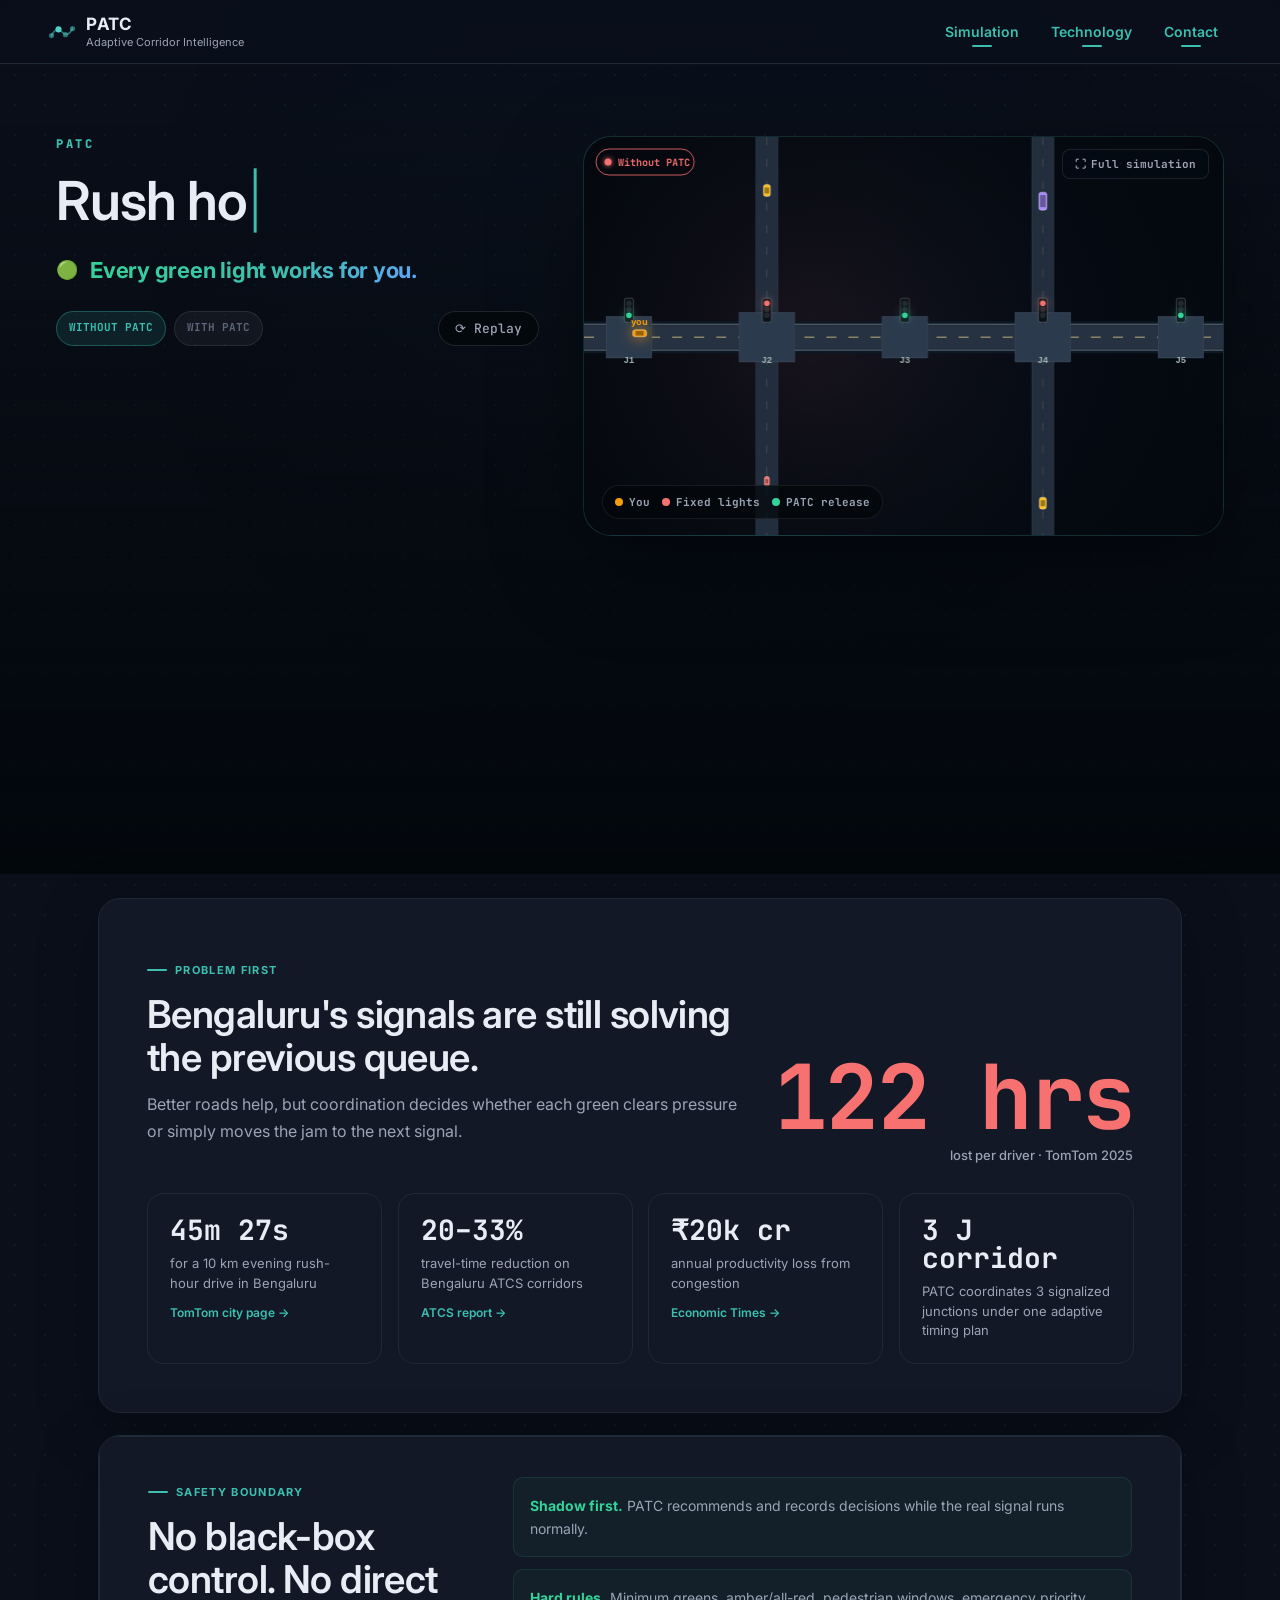
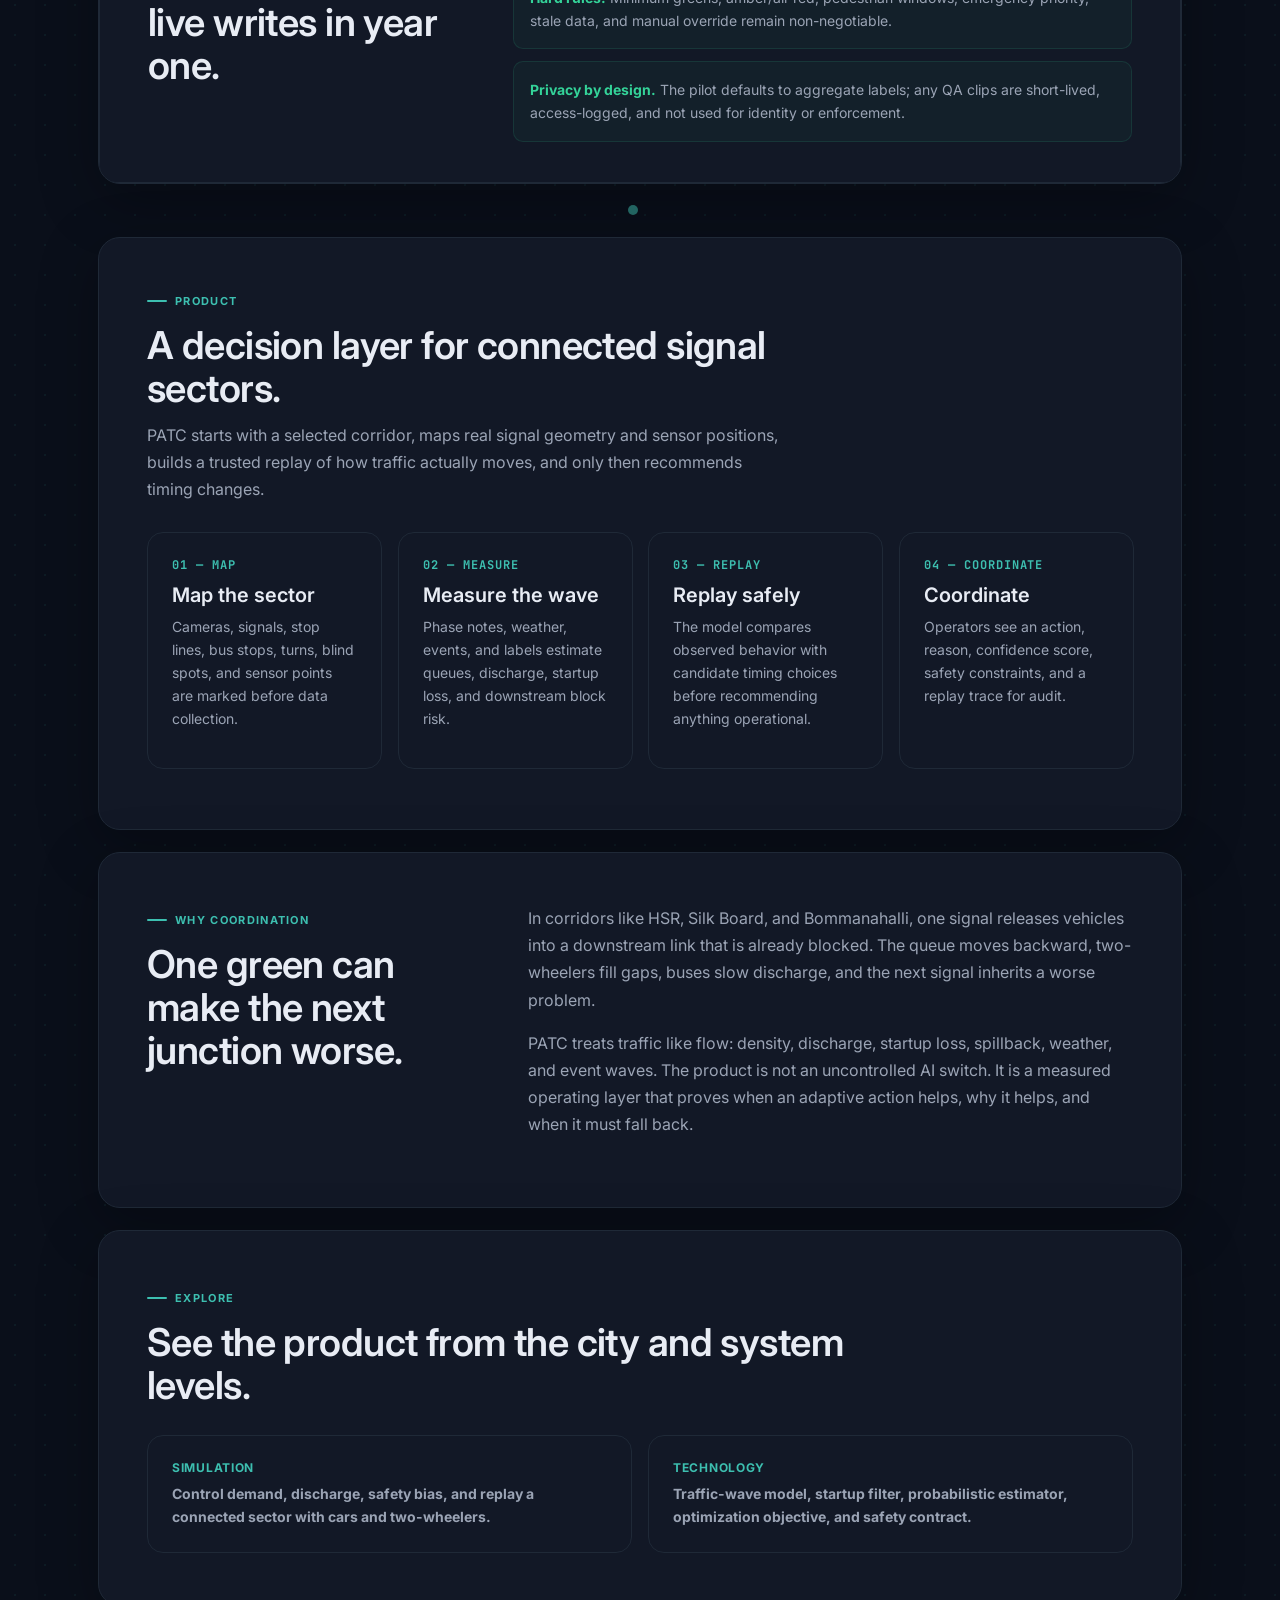
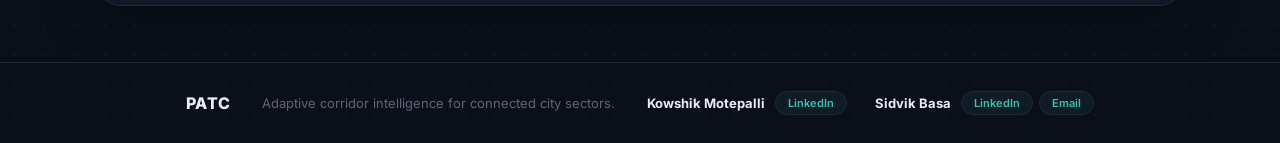
==== commit 1084f235: "Remove delay comparison widget; fix text/car sync - Remove .delay-compare HTML, CSS, and all JS stat" ====
--- a/index.html
+++ b/index.html
@@ -76,19 +76,7 @@
             <span class="green-tagline-icon">🟢</span>
             <span class="green-tagline-text">Every green light works for you.</span>
           </div>
-          <div class="delay-compare" aria-label="Delay comparison">
-            <div class="delay-chip fixed-chip">
-              <span>Fixed avg wait</span>
-              <strong id="homeFixedDelay">—</strong>
-              <span class="chip-label">without coordination</span>
-            </div>
-            <div class="delay-chip patc-chip">
-              <span>PATC avg wait</span>
-              <strong id="homePatcDelay">—</strong>
-              <span class="chip-label">with green wave</span>
-            </div>
-          </div>
-          <div class="story-status" aria-hidden="true">
+<div class="story-status" aria-hidden="true">
               <span class="story-pill active" data-phase-pill="fixed" tabindex="0" role="button">Without PATC</span>
               <span class="story-pill" data-phase-pill="patc" tabindex="0" role="button">With PATC</span>
               <button class="story-replay-btn" id="storyReplayBtn" title="Replay animation" aria-label="Replay">⟳ Replay</button>
--- a/assets/site.css
+++ b/assets/site.css
@@ -50,6 +50,9 @@
 html { scroll-behavior: smooth; }
 body {
   background: var(--bg-base);
+  /* Subtle dot grid — visible on all pages */
+  background-image: radial-gradient(circle, rgba(61, 191, 176, 0.07) 1px, transparent 1px);
+  background-size: 30px 30px;
   color: var(--text-primary);
   margin: 0;
   overflow-x: hidden;
--- a/assets/home.css
+++ b/assets/home.css
@@ -44,8 +44,9 @@
   z-index: 1;
 }
 .story-copy {
-  animation: storyEnterLeft 0.9s cubic-bezier(0.34, 1.56, 0.64, 1) 0.25s both;
+  /* No slide-in — text types in character-by-character instead */
   max-width: 660px;
+  opacity: 1;
   position: relative;
   z-index: 2;
 }
@@ -92,7 +93,8 @@
   background: rgba(6, 12, 20, 0.82);
   border: 1px solid rgba(232, 236, 244, 0.10);
   border-radius: 8px;
-  bottom: 52px;
+  top: 12px;
+  bottom: auto;
   color: var(--text-secondary);
   display: flex;
   font-family: 'JetBrains Mono', monospace;
@@ -116,8 +118,10 @@
 .cards-container {
   display: flex;
   flex-direction: column;
-  gap: 18px;
-  padding: 20px 16px 48px;
+  gap: 22px;
+  margin: 0 auto;
+  max-width: 1140px;
+  padding: 24px 28px 56px;
 }
 .pop-card {
   background: var(--bg-elevated);
@@ -146,9 +150,28 @@
 .pop-card > .story-problem,
 .pop-card > .story-process,
 .pop-card > .section,
-.pop-card > .safety-wrapper {
+.pop-card > .safety-panel,
+.pop-card > section {
   margin: 0;
   max-width: none;
+}
+
+/* Floating animation for impact-grid cards — staggered so they bob independently */
+@keyframes cardFloat {
+  0%, 100% { transform: translateY(0);   }
+  50%       { transform: translateY(-6px); }
+}
+.impact-grid article.visible {
+  animation: cardFloat 3.2s ease-in-out infinite;
+}
+.impact-grid article.reveal-delay-1.visible { animation-delay: 0s;    }
+.impact-grid article.reveal-delay-2.visible { animation-delay: 0.8s;  }
+.impact-grid article.reveal-delay-3.visible { animation-delay: 1.6s;  }
+.impact-grid article.reveal-delay-4.visible { animation-delay: 2.4s;  }
+/* Override site.css hover transform so float animation isn't interrupted */
+.impact-grid article:hover {
+  border-color: rgba(var(--accent-rgb), 0.3);
+  transform: translateY(-8px);
 }
 .story-status {
   display: flex;
@@ -174,21 +197,9 @@
   border-color: rgba(var(--accent-rgb), 0.34);
   color: var(--accent);
 }
-html[data-story-phase="intro"] .story-status {
-  opacity: 0;
-  transform: translateY(10px);
-}
-html[data-story-phase="intro"] .site-header {
-  opacity: 0;
-  pointer-events: none;
-  transform: translateY(-14px);
-}
-html[data-story-phase="intro"] .story-kicker,
-html[data-story-phase="intro"] .story-legend {
-  opacity: 0;
-}
+/* No intro-phase hide rules — animation starts directly on fixed phase */
 .story-visual {
-  animation: storyEnterRight 1s cubic-bezier(0.34, 1.56, 0.64, 1) 0.45s both;
+  /* Hidden until JS triggers canvas-entered after first word typed */
   aspect-ratio: 16 / 10;
   background:
     radial-gradient(circle at 30% 20%, rgba(var(--accent-rgb), 0.16), transparent 30%),
@@ -197,14 +208,13 @@
   border-radius: 28px;
   box-shadow: 0 30px 90px rgba(0, 0, 0, 0.34), inset 0 0 0 1px rgba(255,255,255,0.025);
   min-height: 380px;
+  opacity: 0;
   overflow: hidden;
   position: relative;
-}
-html[data-story-phase="fixed"] .story-visual,
-html[data-story-phase="patc"]  .story-visual,
-html[data-story-phase="intro"] .story-visual {
-  /* keep visible — entrance animation handles the slide-in */
-  opacity: 1;
+  transform: translateX(110px) scale(0.96);
+}
+.story-visual.canvas-entered {
+  animation: storyEnterRight 1s cubic-bezier(0.34, 1.56, 0.64, 1) both;
 }
 #storyCanvas {
   display: block;
@@ -288,9 +298,6 @@
   content: '';
   display: none;
 }
-html[data-story-phase="intro"] body::before {
-  opacity: 0;
-}
 
 /* Typewriter cursor blink */
 .cursor-blink {
@@ -541,60 +548,6 @@
   flex-shrink: 0;
   font-size: 18px;
   line-height: 1;
-}
-
-/* ── Delay comparison widget ──────────────────────────────────── */
-.delay-compare {
-  align-items: stretch;
-  background: rgba(10, 16, 26, 0.70);
-  border: 1px solid var(--border-subtle);
-  border-radius: 16px;
-  display: flex;
-  gap: 0;
-  margin: 24px 0 0;
-  overflow: hidden;
-}
-.delay-chip {
-  align-items: flex-start;
-  display: flex;
-  flex: 1;
-  flex-direction: column;
-  gap: 4px;
-  padding: 14px 18px;
-}
-.delay-chip + .delay-chip {
-  border-left: 1px solid var(--border-subtle);
-}
-.delay-chip > span {
-  color: var(--text-muted);
-  font-family: 'JetBrains Mono', monospace;
-  font-size: 10px;
-  font-weight: 700;
-  letter-spacing: 0.12em;
-  text-transform: uppercase;
-}
-.fixed-chip > strong {
-  color: var(--signal-red);
-  font-family: 'JetBrains Mono', monospace;
-  font-size: 22px;
-  font-weight: 700;
-  letter-spacing: -0.02em;
-  transition: color 0.3s ease;
-}
-.patc-chip > strong {
-  color: var(--signal-green);
-  font-family: 'JetBrains Mono', monospace;
-  font-size: 22px;
-  font-weight: 700;
-  letter-spacing: -0.02em;
-  transition: color 0.3s ease;
-}
-.delay-chip .chip-label {
-  color: inherit;
-  font-family: 'Inter', sans-serif;
-  font-size: 11px;
-  font-weight: 500;
-  opacity: 0.5;
 }
 
 /* ═══ TEAM FOOTER ════════════════════════════════════════════ */
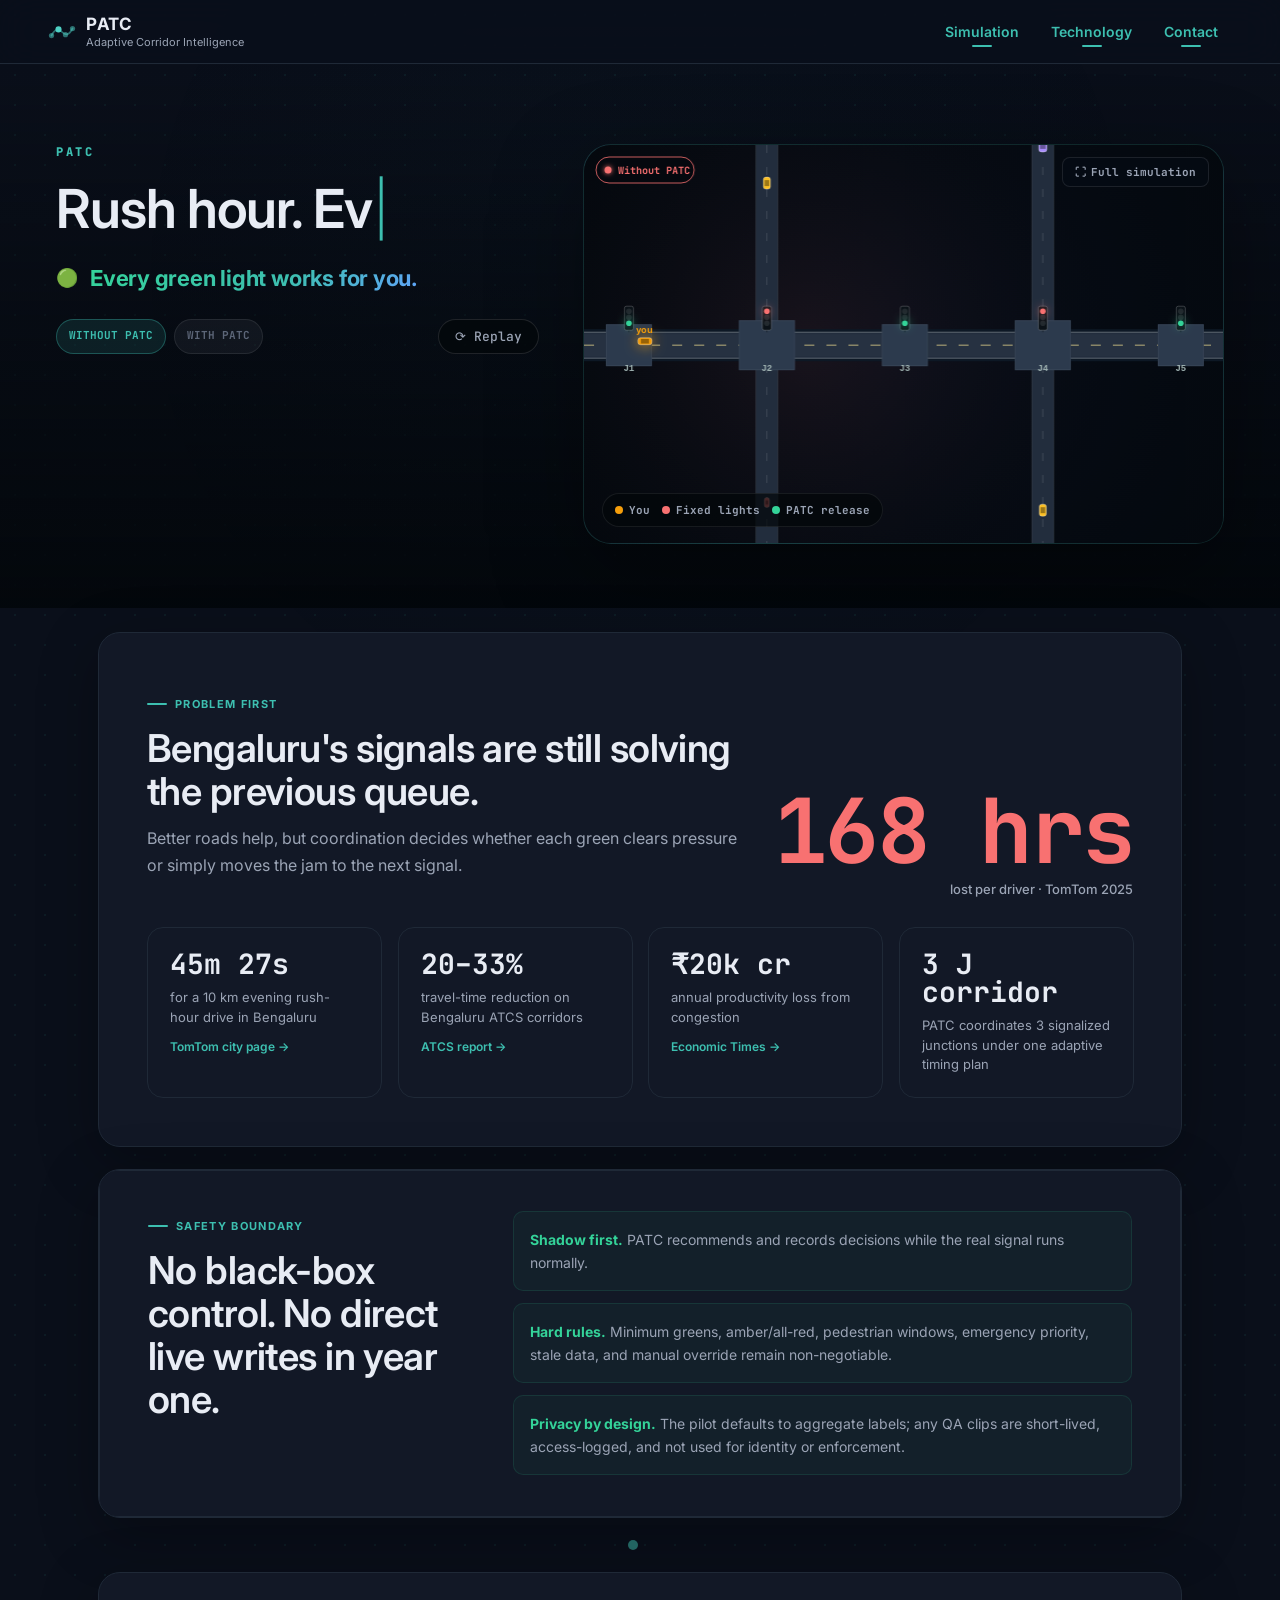
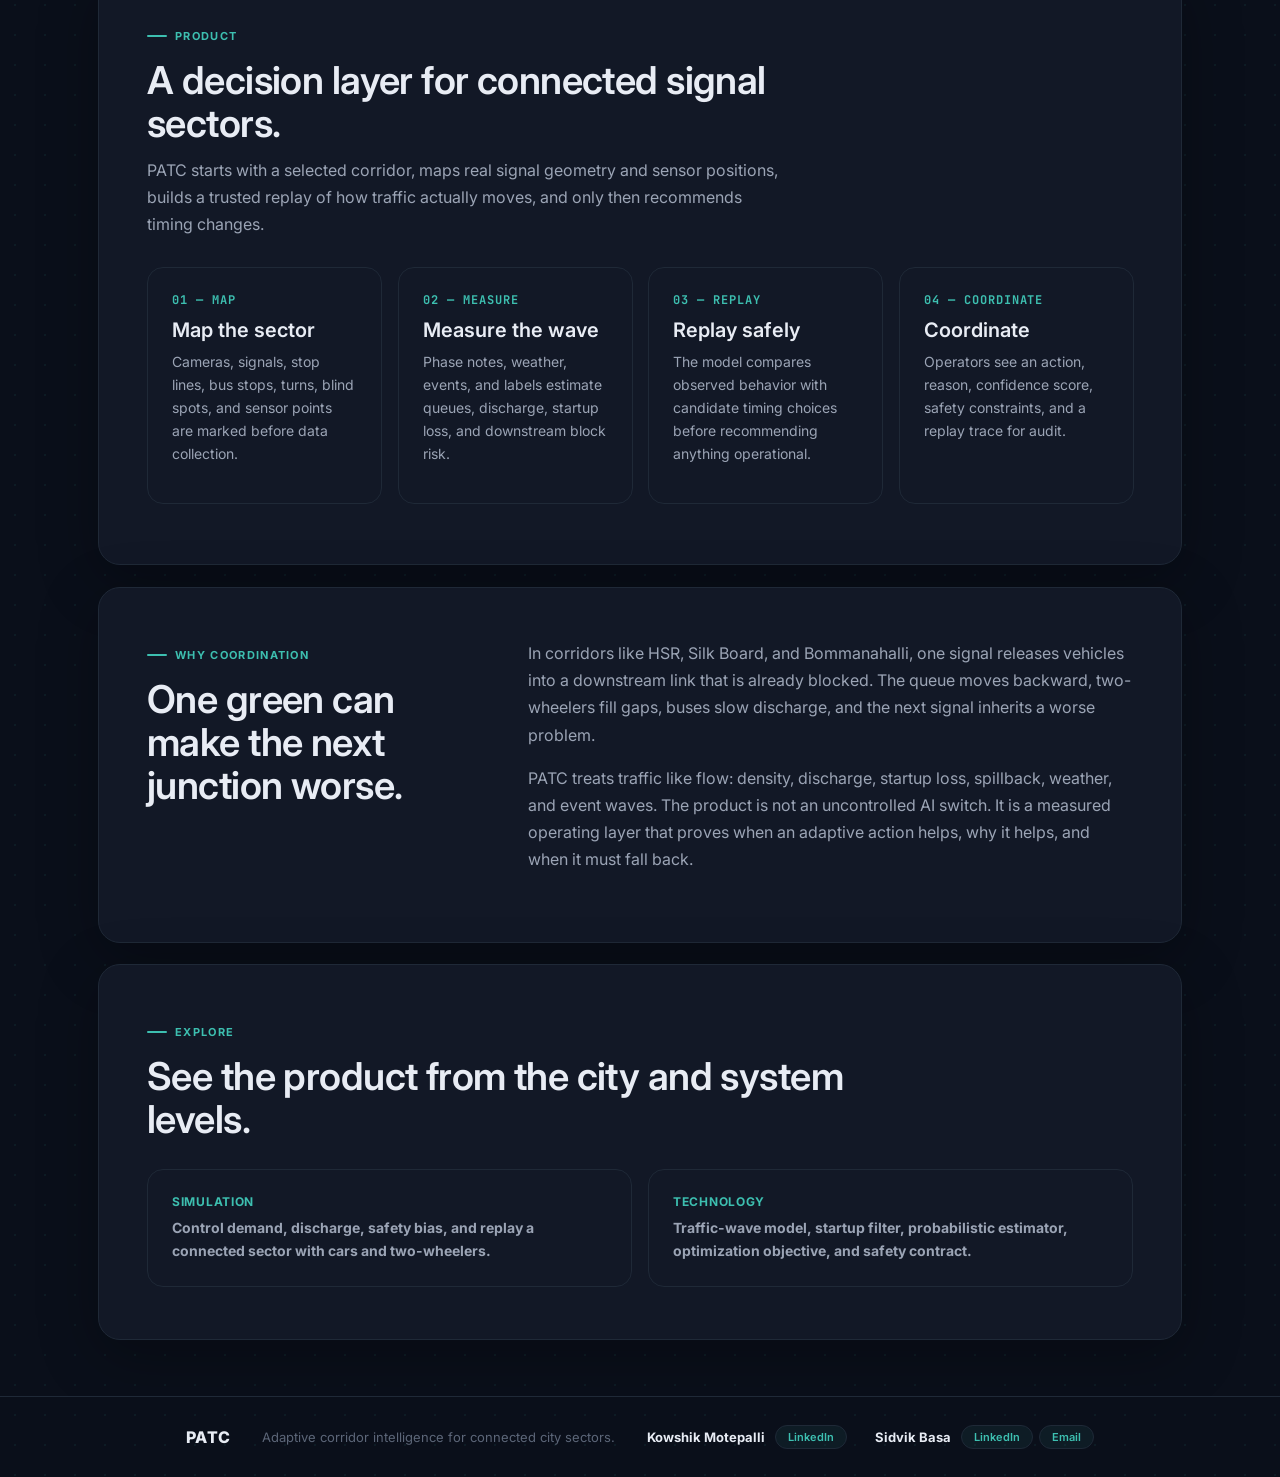
==== commit 2adbbe60: "Four home page polish fixes - Remove extra black space: story-sticky now height:auto/position:relati" ====
--- a/index.html
+++ b/index.html
@@ -21,8 +21,7 @@
           gap: 28px;
           grid-template-columns: 1fr;
           height: auto;
-          min-height: 100vh;
-          padding: 120px 20px 44px;
+          padding: 96px 20px 44px;
         }
         .story-visual {
           min-height: 300px;
@@ -34,7 +33,6 @@
         }
       }
       @media (max-width: 640px) {
-        .story-hero { min-height: 230vh; }
         .story-copy p[data-home-story-copy] { font-size: 15px; }
         .story-visual { min-height: 250px; }
         .story-legend {
@@ -143,9 +141,9 @@
             <h2>No black-box control. No direct live writes in year one.</h2>
           </div>
           <div class="safety-grid">
-            <p><strong>Shadow first.</strong> PATC recommends and records decisions while the real signal runs normally.</p>
-            <p><strong>Hard rules.</strong> Minimum greens, amber/all-red, pedestrian windows, emergency priority, stale data, and manual override remain non-negotiable.</p>
-            <p><strong>Privacy by design.</strong> The pilot defaults to aggregate labels; any QA clips are short-lived, access-logged, and not used for identity or enforcement.</p>
+            <p class="reveal reveal-delay-1"><strong>Shadow first.</strong> PATC recommends and records decisions while the real signal runs normally.</p>
+            <p class="reveal reveal-delay-2"><strong>Hard rules.</strong> Minimum greens, amber/all-red, pedestrian windows, emergency priority, stale data, and manual override remain non-negotiable.</p>
+            <p class="reveal reveal-delay-3"><strong>Privacy by design.</strong> The pilot defaults to aggregate labels; any QA clips are short-lived, access-logged, and not used for identity or enforcement.</p>
           </div>
         </section>
       </div>
--- a/assets/home.css
+++ b/assets/home.css
@@ -19,7 +19,6 @@
 /* Opening story */
 .story-hero {
   background: radial-gradient(circle at 50% 30%, rgba(20, 30, 45, 0.8) 0%, var(--bg) 70%);
-  min-height: 90vh;
   overflow: clip;
   position: relative;
 }
@@ -35,12 +34,11 @@
   display: grid;
   gap: 44px;
   grid-template-columns: minmax(360px, 0.86fr) minmax(520px, 1.14fr);
-  height: 90vh;
+  height: auto;
   margin: 0 auto;
   max-width: 1520px;
-  padding: 72px 56px 36px;
-  position: sticky;
-  top: 0;
+  padding: 80px 56px 64px;
+  position: relative;
   z-index: 1;
 }
 .story-copy {
@@ -156,7 +154,7 @@
   max-width: none;
 }
 
-/* Floating animation for impact-grid cards — staggered so they bob independently */
+/* Floating animation for impact-grid + safety-grid cards */
 @keyframes cardFloat {
   0%, 100% { transform: translateY(0);   }
   50%       { transform: translateY(-6px); }
@@ -171,6 +169,15 @@
 /* Override site.css hover transform so float animation isn't interrupted */
 .impact-grid article:hover {
   border-color: rgba(var(--accent-rgb), 0.3);
+  transform: translateY(-8px);
+}
+.safety-grid p.visible {
+  animation: cardFloat 3.6s ease-in-out infinite;
+}
+.safety-grid p:nth-child(1).visible { animation-delay: 0s;   }
+.safety-grid p:nth-child(2).visible { animation-delay: 1.2s; }
+.safety-grid p:nth-child(3).visible { animation-delay: 2.4s; }
+.safety-grid p:hover {
   transform: translateY(-8px);
 }
 .story-status {
